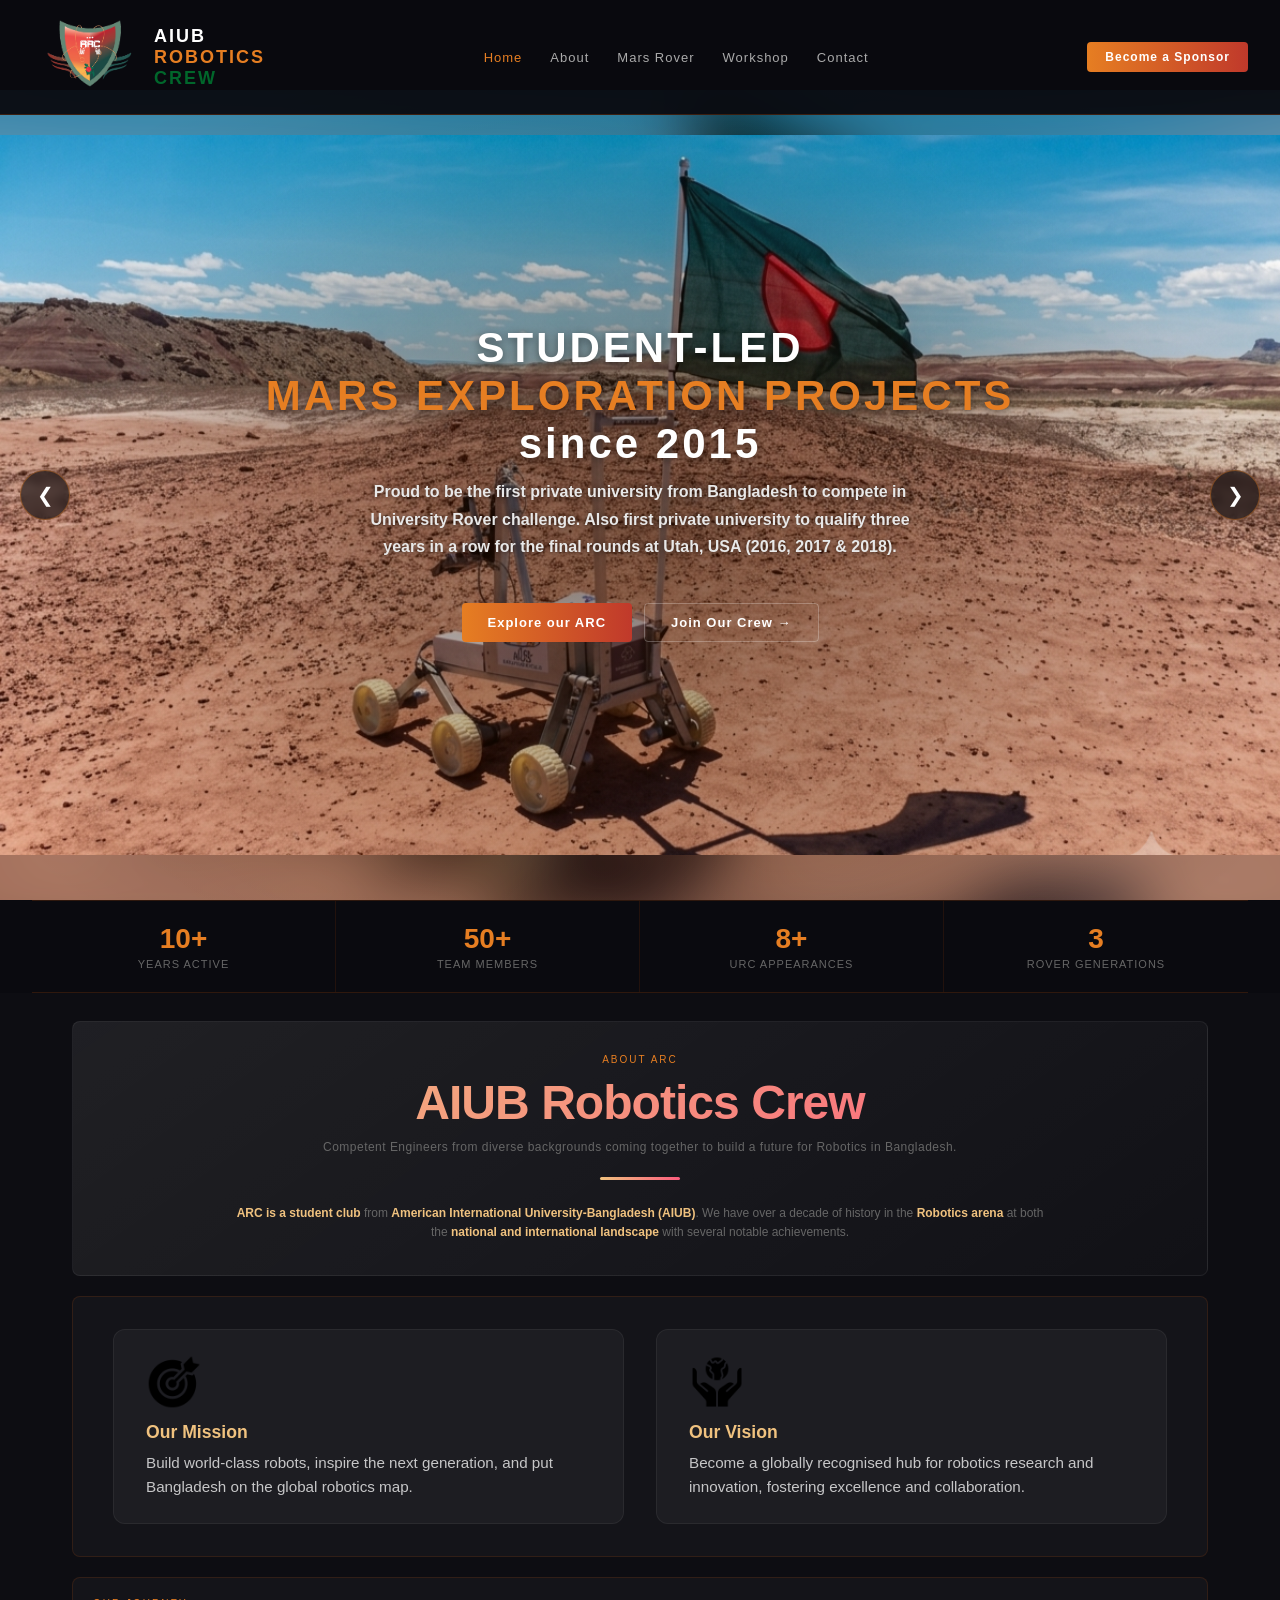
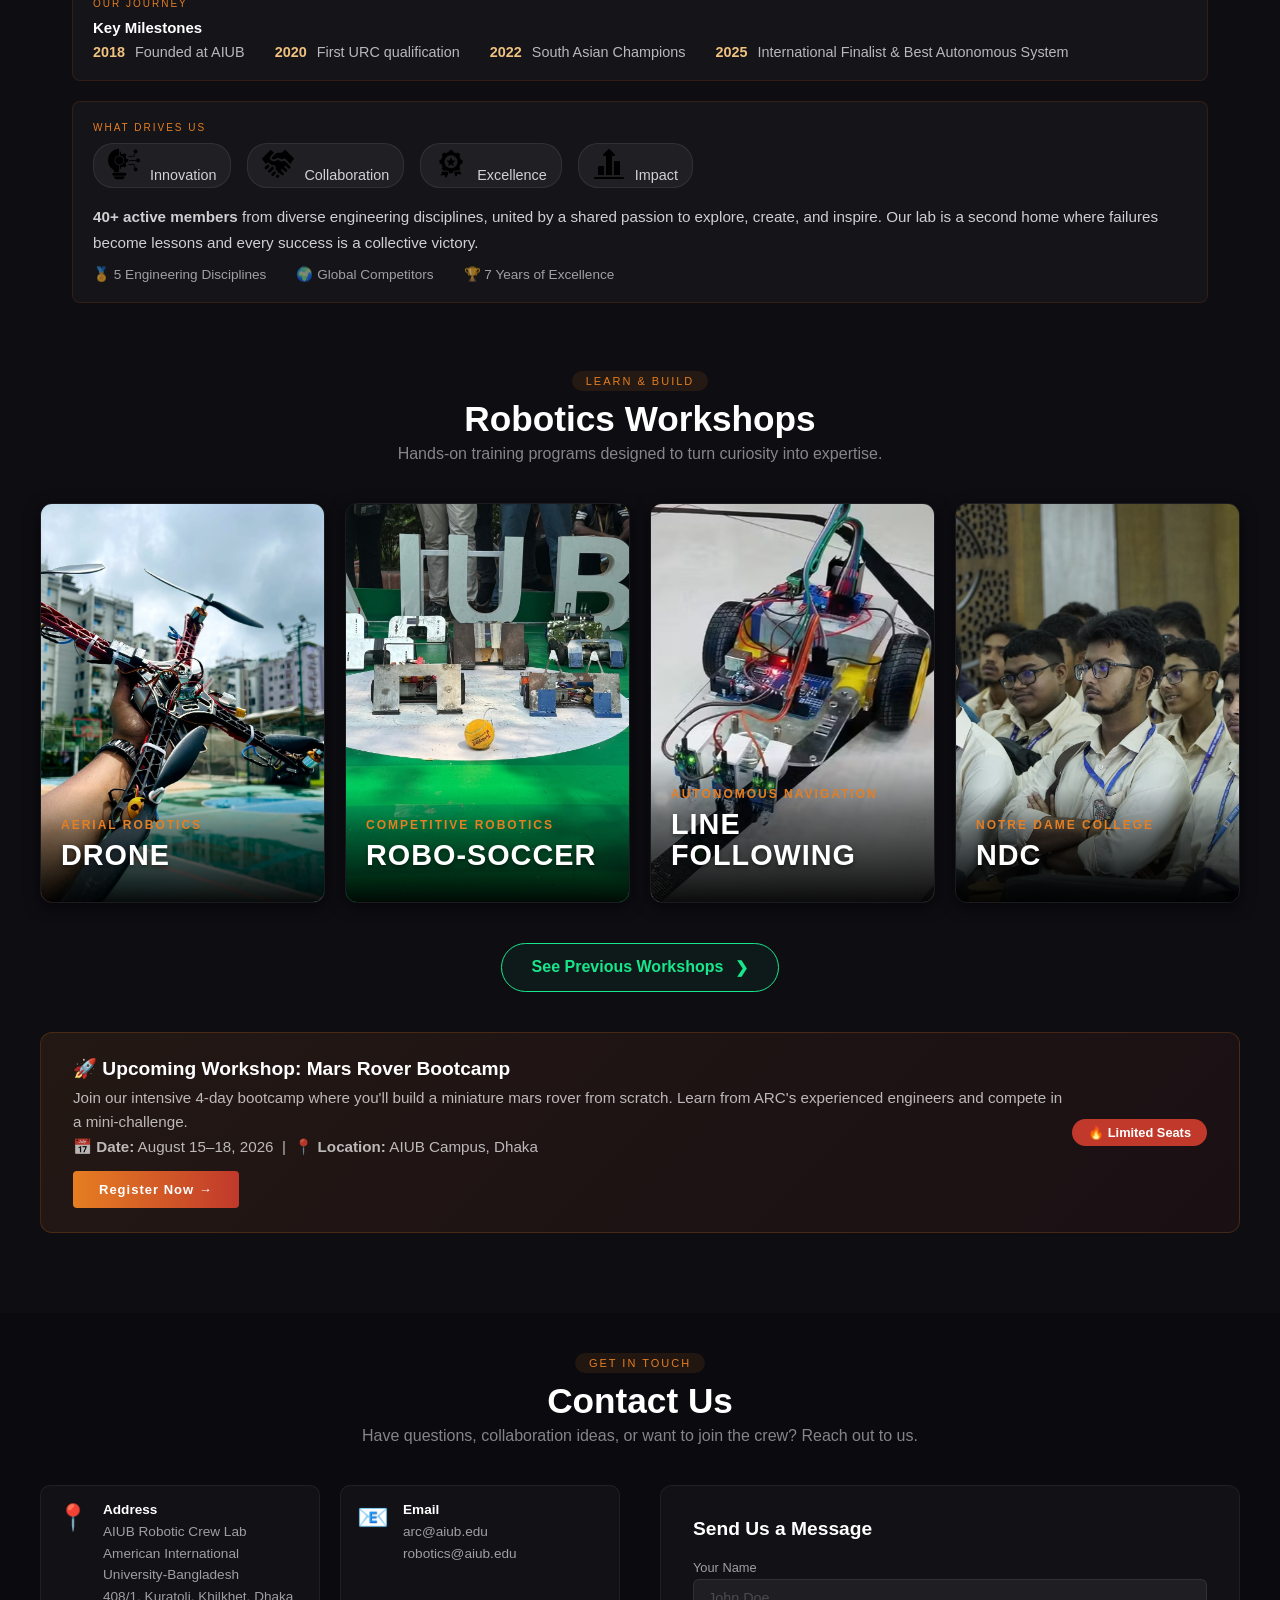
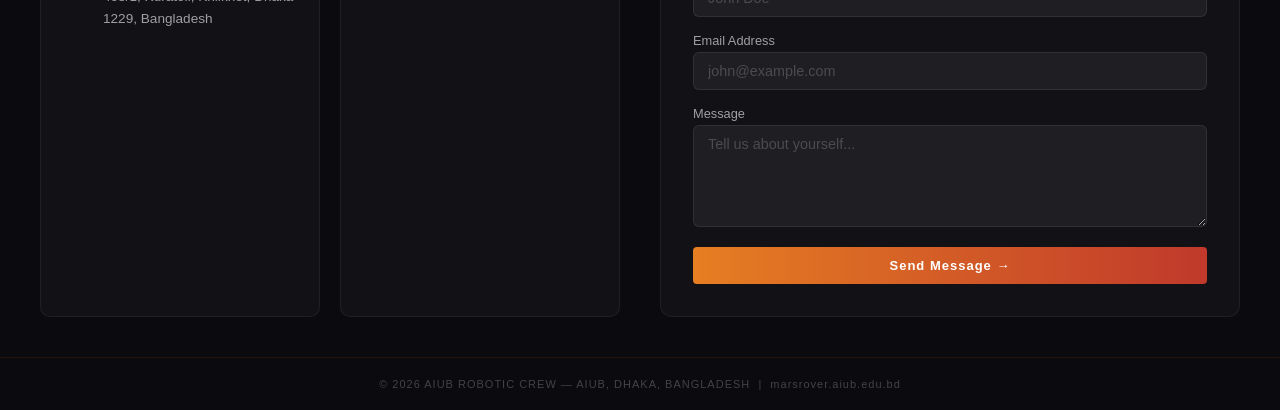
==== index.html @ 8dfa9e75 "Updated ARC mars team members" ====
<!DOCTYPE html>
<html lang="en">
<head>
    <meta charset="UTF-8" />
    <meta name="viewport" content="width=device-width, initial-scale=1.0" />
    <title>AIUB Robotic Crew — Mars Rover Team</title>
    <link rel="stylesheet" href="dark_space_theme1.css" />

    <!-- NEW: styles for the "Previous Workshops" link (you can move this into dark_space_theme1.css later) -->
    <style>
        .see-more-wrap {
            display: flex;
            justify-content: center;
            margin-top: 36px;
        }
        .see-more-btn {
            display: inline-flex;
            align-items: center;
            gap: 12px;
            padding: 14px 30px;
            border: 1.5px solid #19e68c;
            border-radius: 999px;
            color: #19e68c;
            font-size: 1rem;
            font-weight: 600;
            text-decoration: none;
            background: rgba(25, 230, 140, 0.06);
            transition: background .3s, color .3s, box-shadow .3s;
        }
        .see-more-btn .arrow {
            display: inline-block;
            transition: transform .3s;
        }
        .see-more-btn:hover,
        .see-more-btn:focus-visible {
            background: #19e68c;
            color: #04110b;
            box-shadow: 0 10px 30px rgba(25, 230, 140, 0.25);
        }
        .see-more-btn:hover .arrow,
        .see-more-btn:focus-visible .arrow {
            transform: translateX(6px);
        }
    </style>
</head>
<body>
    <div class="page">

        <!-- ===== NAVIGATION (fixed) ===== -->
        <nav>
            <div class="logo-area">
                <div class="logo-shield">
                    <img src="ARC_Logo.png" alt="ARC Logo" />
                </div>
                <div>
                    <div class="brand">AIUB <span><br>ROBOTICS</span><br><span class="green-text">CREW</span></div>
                </div>
            </div>
            <div class="nav-links">
                <a href="#home" class="active">Home</a>
                <a href="#about">About</a>
                <a href="mars-rover.html" id="marsRoverLink">Mars Rover</a>
                <a href="#workshop">Workshop</a>
                
                <a href="#contact">Contact</a>
            </div>
            <a href="sponsor.html" class="sponsor-btn" style="text-decoration: none;">Become a Sponsor</a>
        </nav>

        <!-- ===== HOME SECTION (HERO + STATS) ===== -->
        <section id="home">
            <!-- ===== HERO ===== -->
            <div class="hero">
                <div class="hero-image" id="heroSlideshow">
                    <!-- Slide 1 -->
                    <div class="slide" data-image="Gemini_Generated_Image_s8egqts8egqts8eg (1).png">
                        <div class="slide-blur" style="background-image: url('mars-bg.png');"></div>
                        <div class="slide-main" style="background-image: url('mars-bg.png');"></div>
                    </div>
                    <!-- Slide 2 -->
                    <div class="slide" data-image="IMG_9816 (1).JPG.jpeg">
                        <div class="slide-blur" style="background-image: url('IMG_9816\ \(1\).JPG.jpeg');"></div>
                        <div class="slide-main" style="background-image: url('IMG_9816\ \(1\).JPG.jpeg');"></div>
                    </div>
                    <!-- Slide 3 -->
                    <div class="slide" data-image="PXL_20250508_043159235 (1).jpg.jpeg">
                        <div class="slide-blur" style="background-image: url('PXL_20250508_043159235\ \(1\).jpg.jpeg');"></div>
                        <div class="slide-main" style="background-image: url('PXL_20250508_043159235\ \(1\).jpg.jpeg');"></div>
                    </div>
                    <!-- Slide 4 -->
                    <div class="slide" data-image="workshop.jpeg">
                        <div class="slide-blur" style="background-image: url('workshop.jpeg');"></div>
                        <div class="slide-main" style="background-image: url('workshop.jpeg');"></div>
                    </div>
                </div>
                <div class="hero-bg"></div>

                <!-- Navigation Arrows -->
                <button class="nav-arrow left-arrow" id="prevSlide" aria-label="Previous Slide">&#10094;</button>
                <button class="nav-arrow right-arrow" id="nextSlide" aria-label="Next Slide">&#10095;</button>

                <div class="hero-content">
                    <div class="text-slideshow" id="textSlideshow">
                        <div class="text-block slide-left active" id="textBlock1">
                            <h1>STUDENT-LED<br /><span>MARS EXPLORATION PROJECTS</span><br />since 2015</h1>
                            <p><b>Proud to be the first private university from Bangladesh to compete in University Rover challenge. Also first private university to qualify three years in a row for the final rounds at Utah, USA (2016, 2017 & 2018).</b></p>
                        </div>
                        <div class="text-block slide-bottom" id="textBlock2">
                            <h1>INNOVATIVE<br /><span>DESIGN &</span><br />THINKING</h1>
                            <p><b>Members are self motivated and are always looking for ways to channel their unique ideas and creations.</b></p>
                        </div>
                        <div class="text-block slide-left" id="textBlock3">
                            <h1>NEXT-GEN<br /><span>LEADERSHIP</span><br />IN ROBOTICS</h1>
                            <p><b>We shape our leadership skills through countless hours of volunteering in hosting workshops and events. ARC philosophy is to always give more than take. We believe in looking out for our community.</b></p>
                        </div>
                        <div class="text-block slide-bottom" id="textBlock4">
                            <h1>HANDS-ON ROBOTICS<br /><span>WORKSHOPS</span><br />FOR EVERYONE</h1>
                            <p><b>Learn robotics from diverse perspectives - hosted by skilled veteran members. To inspire from within...</b></p>
                        </div>
                    </div>

                    <div class="hero-btns">
                        <button class="btn-primary">Explore our ARC</button>
                        <button class="btn-outline">Join Our Crew →</button>
                    </div>
                </div>
            </div>

            <!-- ===== STATS ===== -->
            <div class="stats-bar">
                <div class="stat"><div class="stat-num">10+</div><div class="stat-label">Years Active</div></div>
                <div class="stat"><div class="stat-num">50+</div><div class="stat-label">Team Members</div></div>
                <div class="stat"><div class="stat-num">8+</div><div class="stat-label">URC Appearances</div></div>
                <div class="stat"><div class="stat-num">3</div><div class="stat-label">Rover Generations</div></div>
            </div>
        </section>

        <!-- ===== ABOUT SECTION ===== -->
        <section id="about" class="section-about">
            <div class="section-inner">
                <div class="card wide about-hero">
                    <div class="card-tag">About ARC</div>
                    <h1 class="about-title">AIUB Robotics Crew</h1>
                    <p class="about-subtitle">Competent Engineers from diverse backgrounds coming together to build a future for Robotics in Bangladesh. </p>
                    <div class="about-divider"></div>
                    <p class="about-intro">
                        <strong>ARC is a student club</strong> from <strong>American International University-Bangladesh (AIUB)</strong>. We have over a decade of history in the <strong> Robotics arena</strong> at both the <strong>national and international landscape</strong> with several notable achievements. 
                    </p>
                </div>

                <div class="card wide mission-vision">
                    <div class="mission-block">
                        <img src="target.png">
                        <h4>Our Mission</h4>
                        <p>Build world‑class robots, inspire the next generation, and put Bangladesh on the global robotics map.</p>
                    </div>
                    <div class="vision-block">
                        <img src="save-the-world.png">
                        <h4>Our Vision</h4>
                        <p>Become a globally recognised hub for robotics research and innovation, fostering excellence and collaboration.</p>
                    </div>
                </div>

                <div class="card wide">
                    <div class="card-tag">Our Journey</div>
                    <h3>Key Milestones</h3>
                    <div class="compact-timeline">
                        <div class="milestone"><span class="year">2018</span> Founded at AIUB</div>
                        <div class="milestone"><span class="year">2020</span> First URC qualification</div>
                        <div class="milestone"><span class="year">2022</span> South Asian Champions</div>
                        <div class="milestone"><span class="year">2025</span> International Finalist &amp; Best Autonomous System</div>
                    </div>
                </div>

                <div class="card wide">
                    <div class="card-tag">What Drives Us</div>
                    <div class="values-compact">
                        <div class="value-chip"><span><img src="innovation.png"></span> Innovation</div>
                        <div class="value-chip"><span><img src="partnership.png"></span> Collaboration</div>
                        <div class="value-chip"><span><img src="quality-management.png"></span> Excellence</div>
                        <div class="value-chip"><span><img src="graph.png"></span> Impact</div>
                    </div>
                    <div class="culture-blurb">
                        <p><strong>40+ active members</strong> from diverse engineering disciplines, united by a shared passion to explore, create, and inspire. Our lab is a second home where failures become lessons and every success is a collective victory.</p>
                        <div class="stats-mini">
                            <span>🏅 5 Engineering Disciplines</span>
                            <span>🌍 Global Competitors</span>
                            <span>🏆 7 Years of Excellence</span>
                        </div>
                    </div>
                </div>
            </div>
        </section>

        <!-- ===== WORKSHOP SECTION ===== -->
        <section id="workshop" class="section-workshop">
            <div class="section-inner">
                <div class="section-header">
                    <span class="section-tag">Learn & Build</span>
                    <h2>Robotics Workshops</h2>
                    <p class="section-sub">Hands-on training programs designed to turn curiosity into expertise.</p>
                </div>




                <!-- NEW: Workshop Showcase Grid -->
                <div class="workshop-showcase">
                    <!-- Card 1: Drone -->
                    <a href="droneWorkShop.html" class="showcase-card">
                        <img src="DroneWorkshop2.jpeg" alt="Drone Workshop"> <!-- Replace with your image -->
                        <div class="showcase-overlay">
                            <span class="showcase-sub">Aerial Robotics</span>
                            <h3 class="showcase-title">DRONE</h3>
                        </div>
                    </a>
                    
                    <!-- Card 2: Robo-Soccer -->
                    <a href="roboSoccer.html" class="showcase-card">
                        <img src="RoboSoccer1.jpeg" alt="Robo-Soccer Workshop"> <!-- Replace with your image -->
                        <div class="showcase-overlay">
                            <span class="showcase-sub">Competitive Robotics</span>
                            <h3 class="showcase-title">ROBO-SOCCER</h3>
                        </div>
                    </a>
                    
                    <!-- Card 3: Line Following -->
                    <a href="lineFollowing.html" class="showcase-card">
                        <img src="LFR1.png" alt="Line Following Workshop"> <!-- Replace with your image -->
                        <div class="showcase-overlay">
                            <span class="showcase-sub">Autonomous Navigation</span>
                            <h3 class="showcase-title">LINE FOLLOWING</h3>
                        </div>
                    </a>
                    
                    <!-- Card 4: NDC -->
                    <a href="ndc.html" class="showcase-card">
                        <img src="NDC!.jpeg" alt="NDC Workshop"> <!-- Replace with your image -->
                        <div class="showcase-overlay">
                            <span class="showcase-sub">Notre Dame College</span>
                            <h3 class="showcase-title">NDC</h3>
                        </div>
                    </a>
                </div>

                <!-- NEW: See Previous Workshops (opens in the same tab) -->
                <div class="see-more-wrap">
                    <a href="previous_workshop.html" class="see-more-btn">
                        See Previous Workshops <span class="arrow">&#10095;</span>
                    </a>
                </div>

                <div class="workshop-highlight" style="margin-top: 40px;">
                    <div class="highlight-text">
                        <h4>🚀 Upcoming Workshop: Mars Rover Bootcamp</h4>
                        <p>Join our intensive 4-day bootcamp where you'll build a miniature mars rover from scratch. Learn from ARC's experienced engineers and compete in a mini-challenge.</p>
                        <p><strong>📅 Date:</strong> August 15–18, 2026 &nbsp;|&nbsp; <strong>📍 Location:</strong> AIUB Campus, Dhaka</p>
                        <button class="btn-primary" style="margin-top:12px;">Register Now →</button>
                    </div>
                    <div class="highlight-badge">🔥 Limited Seats</div>
                </div>
            </div>
        </section>

        <!-- ===== RESEARCH SECTION =====
        <section id="research" class="section-research">
            <div class="section-inner">
                <div class="section-header">
                    <span class="section-tag">Innovation Lab</span>
                    <h2>Research & Development</h2>
                    <p class="section-sub">Pushing the boundaries of robotics through cutting-edge research and collaboration.</p>
                </div>

                <div class="research-areas">
                    <div class="research-area">
                        <div class="area-icon">🤖</div>
                        <h4>Autonomous Navigation</h4>
                        <p>Developing robust SLAM algorithms, obstacle detection, and path planning for unstructured terrain.</p>
                        <span class="research-tag">Active</span>
                    </div>
                    <div class="research-area">
                        <div class="area-icon">🧬</div>
                        <h4>AI-Driven Science</h4>
                        <p>Using machine learning to analyze geological samples, detect biosignatures, and classify terrain features.</p>
                        <span class="research-tag">Active</span>
                    </div>
                    <div class="research-area">
                        <div class="area-icon">🛠️</div>
                        <h4>Robotic Manipulation</h4>
                        <p>Researching dexterous manipulation, force control, and adaptive gripping for robotic arms.</p>
                        <span class="research-tag">Ongoing</span>
                    </div>
                    <div class="research-area">
                        <div class="area-icon">📶</div>
                        <h4>Communication Systems</h4>
                        <p>Exploring reliable, low-latency communication protocols for remote rover operations.</p>
                        <span class="research-tag">Ongoing</span>
                    </div>
                </div>

                <div class="publications">
                    <h4>Selected Publications</h4>
                    <div class="pub-list">
                        <div class="pub-item">
                            <span class="pub-year">2025</span>
                            <div>
                                <strong>Adaptive Path Planning for Mars Rovers Using Deep Reinforcement Learning</strong>
                                <p>ARC Robotics Journal, Vol. 12, pp. 45–62</p>
                            </div>
                        </div>
                        <div class="pub-item">
                            <span class="pub-year">2024</span>
                            <div>
                                <strong>Vision-Based Terrain Classification for Autonomous Rover Navigation</strong>
                                <p>International Conference on Robotics and Automation (ICRA)</p>
                            </div>
                        </div>
                    </div>
                </div>

                <div class="research-partners">
                    <h4>Research Collaborations</h4>
                    <div class="partner-grid">
                        <span class="partner">🇧🇩 AIUB</span>
                        <span class="partner">🇺🇸 NASA Mars Rover Team</span>
                        <span class="partner">🇩🇪 DLR Robotics</span>
                        <span class="partner">🇯🇵 JAXA</span>
                    </div>
                </div>
            </div>
        </section> -->

        <!-- ===== CONTACT SECTION ===== -->
        <section id="contact" class="section-contact">
            <div class="section-inner">
                <div class="section-header">
                    <span class="section-tag">Get in Touch</span>
                    <h2>Contact Us</h2>
                    <p class="section-sub">Have questions, collaboration ideas, or want to join the crew? Reach out to us.</p>
                </div>

                <div class="contact-grid">
                    <div class="contact-info">
                        <div class="contact-card">
                            <div class="contact-icon">📍</div>
                            <div>
                                <h4>Address</h4>
                                <p>AIUB Robotic Crew Lab<br />American International University-Bangladesh<br />408/1, Kuratoli, Khilkhet, Dhaka 1229, Bangladesh</p>
                            </div>
                        </div>
                        <div class="contact-card">
                            <div class="contact-icon">📧</div>
                            <div>
                                <h4>Email</h4>
                                <p><a href="mailto:arc@aiub.edu">arc@aiub.edu</a></p>
                                <p><a href="mailto:robotics@aiub.edu">robotics@aiub.edu</a></p>
                            </div>
                        </div>
                    </div>

                    <div class="contact-form">
                        <h4>Send Us a Message</h4>
                        <form id="contactForm">
                            <div class="form-group">
                                <label for="name">Your Name</label>
                                <input type="text" id="name" placeholder="John Doe" required />
                            </div>
                            <div class="form-group">
                                <label for="email">Email Address</label>
                                <input type="email" id="email" placeholder="john@example.com" required />
                            </div>
                            <div class="form-group">
                                <label for="message">Message</label>
                                <textarea id="message" rows="5" placeholder="Tell us about yourself..." required></textarea>
                            </div>
                            <button type="submit" class="btn-primary" style="width:100%;">Send Message →</button>
                        </form>
                    </div>
                </div>
            </div>
        </section>

        <!-- ===== FOOTER ===== -->
        <footer>
            © 2026 AIUB ROBOTIC CREW — AIUB, DHAKA, BANGLADESH &nbsp;|&nbsp; marsrover.aiub.edu.bd
        </footer>

    </div>

    <script src="script.js"></script>
</body>
</html>
---- dark_space_theme1.css ----
* {
    box-sizing: border-box;
    margin: 0;
    padding: 0;
    font-family: 'Segoe UI', sans-serif;
}

html {
    scroll-behavior: smooth;
}

.page {
    background: #0a0a0f;
    color: #fff;
    min-height: 100vh;
    padding: 90px 0 0 0;
}

/* ---- NAVIGATION (fixed) ---- */
nav {
    position: fixed;
    top: 0;
    left: 0;
    width: 100%;
    z-index: 1000;
    display: flex;
    align-items: center;
    justify-content: space-between;
    padding: 2px 32px;
    border-bottom: 1px solid rgba(255, 100, 0, 0.2);
    background: rgba(10, 10, 15, 0.95);
}

.logo-area {
    display: flex;
    align-items: center;
    gap: 12px;
}

.logo-shield {
    width: 110px;
    height: 110px;
    display: flex;
    align-items: center;
    justify-content: center;
    flex-shrink: 0;
}

.logo-shield img {
    width: 100%;
    height: 100%;
    object-fit: contain;
    display: block;
}

.brand {
    font-size: 18px;
    font-weight: 700;
    color: #fff;
    letter-spacing: 2px;
}

.brand span { color: #e67e22; }
.brand .green-text { color: #01662b; }

.nav-links { display: flex; gap: 28px; }

.nav-links a {
    color: #aaa;
    font-size: 13px;
    text-decoration: none;
    letter-spacing: 1px;
    transition: color .2s;
    cursor: pointer;
}

.nav-links a:hover, .nav-links a.active { color: #e67e22; }

.sponsor-btn {
    background: linear-gradient(90deg, #e67e22, #c0392b);
    color: #fff;
    border: none;
    padding: 8px 18px;
    border-radius: 4px;
    font-size: 12px;
    font-weight: 600;
    cursor: pointer;
    letter-spacing: 1px;
}

/* ---- HERO ---- */
.hero {
    position: relative;
    padding: 0;
    text-align: center;
    overflow: hidden;
    min-height: calc(100vh - 90px);
    display: flex;
    align-items: center;
}

.hero-image {
    position: absolute;
    inset: 0;
    z-index: 0;
    overflow: hidden;
    pointer-events: none;
}

.slide {
    position: absolute;
    inset: 0;
    opacity: 0;
    transition: opacity 2s ease-in-out;
    pointer-events: none;
}

.slide.active { opacity: 1; }

.slide-blur {
    position: absolute;
    inset: -20px;
    background-size: cover;
    background-position: center;
    background-repeat: no-repeat;
    filter: blur(30px);
    transform: scale(1.1);
    opacity: 0.8;
}

.slide-main {
    position: absolute;
    inset: 0;
    background-size: contain;
    background-position: center;
    background-repeat: no-repeat;
    z-index: 1;
}

.hero-bg {
    position: absolute;
    inset: 0;
    z-index: 1;
    background:
        radial-gradient(ellipse at 50% 55%, rgba(0, 0, 0, 0.42) 0%, rgba(0, 0, 0, 0.22) 40%, rgba(0, 0, 0, 0.08) 65%, transparent 85%),
        radial-gradient(ellipse at 50% 60%, rgba(200, 80, 0, 0.15) 0%, transparent 70%);
    pointer-events: none;
}

.hero-content {
    position: relative;
    z-index: 2;
    padding: 5px 32px 30px;
    text-align: center;
    width: 100%;
}

.text-slideshow {
    position: relative;
    min-height: 280px;
    max-width: 800px;
    margin: 0 auto;
}

.text-block {
    position: absolute;
    top: 0;
    left: 0;
    width: 100%;
    opacity: 0;
    pointer-events: none;
    transition: opacity 0.6s ease;
}

.text-block.active { opacity: 1; pointer-events: auto; }

.text-block.slide-left { transform: translateX(-60px); transition: transform 1.1s cubic-bezier(0.25, 0.46, 0.45, 0.94), opacity 0.5s ease; }
.text-block.slide-left.active { transform: translateX(0); }
.text-block.slide-left h1 { transform: translateX(-50px); transition: transform 1.1s cubic-bezier(0.25, 0.46, 0.45, 0.94) 0s, opacity 0.5s ease 0s; opacity: 0; }
.text-block.slide-left.active h1 { transform: translateX(0); opacity: 1; }
.text-block.slide-left p { transform: translateX(-50px); transition: transform 1.1s cubic-bezier(0.25, 0.46, 0.45, 0.94) 0.35s, opacity 0.5s ease 0.35s; opacity: 0; }
.text-block.slide-left.active p { transform: translateX(0); opacity: 1; }

.text-block.slide-bottom { transform: translateY(60px); transition: transform 1.1s cubic-bezier(0.25, 0.46, 0.45, 0.94), opacity 0.5s ease; }
.text-block.slide-bottom.active { transform: translateY(0); }
.text-block.slide-bottom h1 { transform: translateY(50px); transition: transform 1.1s cubic-bezier(0.25, 0.46, 0.45, 0.94) 0s, opacity 0.5s ease 0s; opacity: 0; }
.text-block.slide-bottom.active h1 { transform: translateY(0); opacity: 1; }
.text-block.slide-bottom p { transform: translateY(50px); transition: transform 1.1s cubic-bezier(0.25, 0.46, 0.45, 0.94) 0.35s, opacity 0.5s ease 0.35s; opacity: 0; }
.text-block.slide-bottom.active p { transform: translateY(0); opacity: 1; }

.text-block h1 {
    font-size: 42px;
    font-weight: 800;
    letter-spacing: 3px;
    line-height: 1.15;
    margin-bottom: 10px;
    text-shadow: 0 2px 8px rgba(0, 0, 0, 0.45);
}

.text-block h1 span { color: #e67e22; }

.text-block p {
    color: #e8e8e8;
    font-size: 16px;
    max-width: 560px;
    margin: 0 auto;
    line-height: 1.7;
    font-weight: 500;
    text-shadow: 0 1px 5px rgba(0, 0, 0, 0.5);
}

.hero-btns { display: flex; justify-content: center; gap: 12px; margin-top: 20px; }

.btn-primary {
    background: linear-gradient(90deg, #e67e22, #c0392b);
    color: #fff;
    border: none;
    padding: 11px 26px;
    border-radius: 4px;
    font-size: 13px;
    font-weight: 600;
    cursor: pointer;
    letter-spacing: 1px;
    transition: transform 0.2s ease, opacity 0.2s ease;
}

.btn-primary:hover { transform: scale(1.03); opacity: 0.9; }

.btn-outline {
    background: transparent;
    color: #fff;
    border: 1px solid rgba(255, 255, 255, 0.25);
    padding: 11px 26px;
    border-radius: 4px;
    font-size: 13px;
    font-weight: bolder;
    cursor: pointer;
    letter-spacing: 1px;
    transition: background 0.3s ease, border-color 0.3s ease, transform 0.2s ease;
}

.btn-outline:hover { background-color: #0d7a03; border-color: #0d7a03; color: #fff; transform: scale(1.03); }

/* ---- STATS ---- */
.stats-bar {
    display: grid;
    grid-template-columns: repeat(4, 1fr);
    gap: 0;
    border-top: 1px solid rgba(255, 100, 0, 0.15);
    border-bottom: 1px solid rgba(255, 100, 0, 0.15);
    margin: 0 32px;
}

.stat { padding: 22px 16px; text-align: center; border-right: 1px solid rgba(255, 100, 0, 0.1); }
.stat:last-child { border-right: none; }
.stat-num { font-size: 28px; font-weight: 800; color: #e67e22; }
.stat-label { font-size: 11px; color: #666; margin-top: 3px; letter-spacing: 1px; text-transform: uppercase; }

/* ---- ABOUT SECTION ---- */
.section-about { width: 100%; max-width: 100%; background: rgba(255, 255, 255, 0.01); }
.section-about .card { width: 100%; grid-column: 1 / -1; }
.section-about .section-inner { display: grid; grid-template-columns: 1fr; gap: 20px; padding: 28px 32px; width: 100%; }
.section-about .card.wide { grid-column: span 2; }

.card {
    background: rgba(255, 255, 255, 0.03);
    border: 1px solid rgba(255, 100, 0, 0.12);
    border-radius: 8px;
    padding: 20px;
    transition: border-color .2s;
}

.card:hover { border-color: rgba(230, 126, 34, 0.4); }
.card-tag { font-size: 10px; color: #e67e22; letter-spacing: 2px; text-transform: uppercase; margin-bottom: 10px; }
.card h3 { font-size: 15px; font-weight: 600; margin-bottom: 8px; color: #fff; }
.card p { font-size: 12px; color: #666; line-height: 1.6; }
.card.wide { grid-column: span 2; }

.about-hero {
    text-align: center;
    padding: 2rem 2.5rem;
    background: linear-gradient(145deg, rgba(255, 255, 255, 0.08) 0%, rgba(255, 255, 255, 0.02) 100%);
    border: 1px solid rgba(255, 255, 255, 0.06);
}

.about-title {
    font-size: 3rem;
    font-weight: 700;
    letter-spacing: -0.02em;
    background: linear-gradient(135deg, #f0c27f, #fc5c7d);
    -webkit-background-clip: text;
    -webkit-text-fill-color: transparent;
    background-clip: text;
    margin: 0.25rem 0 0.5rem;
}

.about-subtitle { font-size: 1.15rem; color: rgba(255, 255, 255, 0.7); font-weight: 300; letter-spacing: 0.04em; margin-bottom: 1.25rem; }
.about-divider { width: 80px; height: 3px; background: linear-gradient(90deg, #f0c27f, #fc5c7d); border-radius: 4px; margin: 0 auto 1.5rem; }
.about-intro { font-size: 1.05rem; line-height: 1.8; color: rgba(255, 255, 255, 0.85); max-width: 820px; margin: 0 auto; }
.about-intro strong { color: #f0c27f; font-weight: 600; }

.mission-vision { display: grid; grid-template-columns: 1fr 1fr; gap: 2rem; padding: 2rem 2.5rem; }
.mission-block, .vision-block { padding: 1.5rem 2rem; border-radius: 12px; background: rgba(255, 255, 255, 0.04); border: 1px solid rgba(255, 255, 255, 0.06); transition: border-color 0.3s; }
.mission-block:hover, .vision-block:hover { border-color: rgba(240, 194, 127, 0.3); }
.mission-block h4, .vision-block h4 { font-size: 1.1rem; color: #f0c27f; margin-bottom: 0.5rem; font-weight: 600; }
.mission-block img, .vision-block img { width: 56px; height: 56px; object-fit: contain; display: block; margin-bottom: 0.75rem; }
.mission-block p, .vision-block p { color: rgba(255, 255, 255, 0.75); line-height: 1.6; font-size: 0.95rem; margin: 0; }

.compact-timeline { display: flex; flex-wrap: wrap; gap: 12px 30px; margin-top: 8px; }
.milestone { font-size: 0.9rem; color: rgba(255,255,255,0.7); }
.milestone .year { font-weight: 700; color: #f0c27f; margin-right: 6px; }

.values-compact { display: flex; flex-wrap: wrap; gap: 8px 16px; margin: 8px 0 16px 0; }
.value-chip { font-size: 0.9rem; color: rgba(255,255,255,0.8); background: rgba(255,255,255,0.05); padding: 4px 14px; border-radius: 20px; border: 1px solid rgba(255,255,255,0.08); }
.value-chip span { margin-right: 6px; }
.culture-blurb p { font-size: 0.95rem; color: rgba(255,255,255,0.8); line-height: 1.7; }
.stats-mini { display: flex; flex-wrap: wrap; gap: 16px 30px; margin-top: 10px; font-size: 0.85rem; color: rgba(255,255,255,0.6); }

/* ---- WORKSHOP SECTION ---- */
.section-workshop { padding: 40px 32px; background: rgba(255, 255, 255, 0.01); }
.section-inner { max-width: 1200px; margin: 0 auto; }
.section-header { text-align: center; margin-bottom: 40px; }
.section-tag { display: inline-block; font-size: 11px; color: #e67e22; letter-spacing: 2px; text-transform: uppercase; background: rgba(230, 126, 34, 0.1); padding: 4px 14px; border-radius: 20px; margin-bottom: 8px; }
.section-header h2 { font-size: 2.2rem; font-weight: 700; color: #fff; }
.section-sub { font-size: 1rem; color: rgba(255, 255, 255, 0.5); margin-top: 6px; }

/* NEW: Workshop Showcase Grid (Replaces old workshop-grid) */
.workshop-showcase {
    display: grid;
    grid-template-columns: repeat(4, 1fr);
    gap: 20px;
    margin-bottom: 40px;
}

.showcase-card {
    position: relative;
    height: 400px;
    border-radius: 12px;
    overflow: hidden;
    text-decoration: none;
    display: block;
    box-shadow: 0 4px 15px rgba(0,0,0,0.5);
    border: 1px solid rgba(255, 255, 255, 0.06);
    transition: transform 0.3s ease, border-color 0.3s ease;
}

.showcase-card:hover {
    transform: translateY(-5px);
    border-color: rgba(230, 126, 34, 0.5);
}

.showcase-card img {
    width: 100%;
    height: 100%;
    object-fit: cover;
    transition: transform 0.6s ease;
}

.showcase-overlay {
    position: absolute;
    bottom: 0;
    left: 0;
    width: 100%;
    padding: 30px 20px;
    background: linear-gradient(to top, rgba(0,0,0,0.95) 0%, rgba(0,0,0,0.5) 60%, transparent 100%);
    transition: background 0.4s ease;
    text-align: left;
}

.showcase-sub {
    display: block;
    font-size: 0.75rem;
    color: #e67e22;
    letter-spacing: 2px;
    text-transform: uppercase;
    margin-bottom: 8px;
    font-weight: 600;
}

.showcase-title {
    font-size: 1.8rem;
    font-weight: 800;
    color: #fff;
    letter-spacing: 1px;
    margin: 0;
    line-height: 1.1;
    text-shadow: 0 2px 4px rgba(0,0,0,0.5);
}

/* Hover Effects */
.showcase-card:hover img {
    transform: scale(1.1);
}

.showcase-card:hover .showcase-overlay {
    background: linear-gradient(to top, rgba(230, 126, 34, 0.9) 0%, rgba(0,0,0,0.6) 60%, transparent 100%);
}

.workshop-highlight {
    display: flex;
    justify-content: space-between;
    align-items: center;
    background: linear-gradient(135deg, rgba(230, 126, 34, 0.1), rgba(192, 57, 43, 0.08));
    border: 1px solid rgba(230, 126, 34, 0.2);
    border-radius: 12px;
    padding: 24px 32px;
    margin-bottom: 40px;
}

.highlight-text h4 { font-size: 1.2rem; color: #fff; margin-bottom: 6px; }
.highlight-text p { color: rgba(255, 255, 255, 0.7); font-size: 0.95rem; line-height: 1.6; }
.highlight-badge { background: #c0392b; color: #fff; padding: 6px 16px; border-radius: 20px; font-size: 0.8rem; font-weight: 600; white-space: nowrap; }

/* ---- RESEARCH SECTION ---- */
.section-research { padding: 40px 32px; background: rgba(255, 255, 255, 0.015); }
.research-areas { display: grid; grid-template-columns: repeat(4, 1fr); gap: 20px; margin-bottom: 40px; }
.research-area { background: rgba(255, 255, 255, 0.04); border: 1px solid rgba(255, 255, 255, 0.06); border-radius: 12px; padding: 24px 20px; transition: border-color 0.3s; position: relative; }
.research-area:hover { border-color: rgba(230, 126, 34, 0.3); }
.area-icon { font-size: 2rem; margin-bottom: 10px; display: block; }
.research-area h4 { font-size: 1rem; font-weight: 600; color: #fff; margin-bottom: 6px; }
.research-area p { font-size: 0.85rem; color: rgba(255, 255, 255, 0.6); line-height: 1.6; margin-bottom: 12px; }
.research-tag { display: inline-block; font-size: 0.7rem; font-weight: 600; color: #e67e22; background: rgba(230, 126, 34, 0.12); padding: 2px 12px; border-radius: 12px; letter-spacing: 0.5px; }

.publications { margin-bottom: 40px; }
.publications h4 { font-size: 1.1rem; color: #fff; margin-bottom: 16px; }
.pub-list { display: grid; grid-template-columns: 1fr 1fr; gap: 16px 30px; }
.pub-item { display: flex; gap: 14px; padding: 10px 0; border-bottom: 1px solid rgba(255, 255, 255, 0.04); }
.pub-year { font-weight: 700; color: #e67e22; font-size: 0.9rem; flex-shrink: 0; min-width: 50px; }
.pub-item strong { color: #fff; font-size: 0.9rem; }
.pub-item p { font-size: 0.8rem; color: rgba(255, 255, 255, 0.5); margin-top: 2px; }

.research-partners h4 { font-size: 1.1rem; color: #fff; margin-bottom: 12px; }
.partner-grid { display: flex; flex-wrap: wrap; gap: 12px; }
.partner { background: rgba(255, 255, 255, 0.05); border: 1px solid rgba(255, 255, 255, 0.08); padding: 6px 18px; border-radius: 20px; font-size: 0.85rem; color: rgba(255, 255, 255, 0.7); }

/* ---- CONTACT SECTION ---- */
.section-contact { padding: 40px 32px; }
.contact-grid { display: grid; grid-template-columns: 1fr 1fr; gap: 40px; }
.contact-info { display: grid; grid-template-columns: 1fr 1fr; gap: 20px; }
.contact-card { display: flex; gap: 14px; padding: 16px; background: rgba(255, 255, 255, 0.03); border: 1px solid rgba(255, 255, 255, 0.06); border-radius: 10px; transition: border-color 0.3s; }
.contact-card:hover { border-color: rgba(230, 126, 34, 0.2); }
.contact-icon { font-size: 1.6rem; flex-shrink: 0; }
.contact-card h4 { font-size: 0.85rem; font-weight: 600; color: #fff; margin-bottom: 4px; }
.contact-card p, .contact-card a { font-size: 0.85rem; color: rgba(255, 255, 255, 0.6); line-height: 1.6; text-decoration: none; }
.contact-card a:hover { color: #e67e22; }
.social-links { display: flex; flex-wrap: wrap; gap: 8px; margin-top: 4px; }
.social-link { font-size: 0.8rem; color: rgba(255, 255, 255, 0.5); text-decoration: none; padding: 2px 10px; background: rgba(255, 255, 255, 0.04); border-radius: 12px; transition: color 0.2s, background 0.2s; }
.social-link:hover { color: #e67e22; background: rgba(230, 126, 34, 0.1); }

.contact-form { background: rgba(255, 255, 255, 0.03); border: 1px solid rgba(255, 255, 255, 0.06); border-radius: 12px; padding: 32px; }
.contact-form h4 { font-size: 1.2rem; color: #fff; margin-bottom: 20px; }
.form-group { margin-bottom: 16px; }
.form-group label { display: block; font-size: 0.8rem; color: rgba(255, 255, 255, 0.6); margin-bottom: 4px; }
.form-group input, .form-group textarea { width: 100%; padding: 10px 14px; background: rgba(255, 255, 255, 0.06); border: 1px solid rgba(255, 255, 255, 0.08); border-radius: 6px; color: #fff; font-size: 0.9rem; transition: border-color 0.3s; }
.form-group input:focus, .form-group textarea:focus { outline: none; border-color: #e67e22; }
.form-group input::placeholder, .form-group textarea::placeholder { color: rgba(255, 255, 255, 0.2); }

/* ---- FOOTER ---- */
footer { text-align: center; padding: 20px; border-top: 1px solid rgba(255, 100, 0, 0.1); font-size: 11px; color: #444; letter-spacing: 1px; }

/* ---- RESPONSIVE ---- */
@media (max-width: 1024px) {
    .workshop-showcase { grid-template-columns: repeat(2, 1fr); }
    .research-areas { grid-template-columns: repeat(2, 1fr); }
    .pub-list { grid-template-columns: 1fr; }
}

@media (max-width: 820px) {
    .mission-vision { grid-template-columns: 1fr; gap: 1.25rem; padding: 1.5rem; }
    .section-about .section-inner { grid-template-columns: 1fr; padding: 16px; }
    .section-about .card.wide { grid-column: span 1; }
    .about-title { font-size: 2.2rem; }
    .contact-grid { grid-template-columns: 1fr; }
    .contact-info { grid-template-columns: 1fr 1fr; }
    .research-areas { grid-template-columns: 1fr 1fr; }
}

@media (max-width: 600px) {
    .about-title { font-size: 1.7rem; }
    .about-subtitle { font-size: 0.95rem; }
    .about-intro { font-size: 0.92rem; }
    .mission-block, .vision-block { padding: 1rem 1.25rem; }
    .about-hero { padding: 1.5rem; }
    .mission-vision { padding: 1.25rem; }
    .workshop-showcase { grid-template-columns: 1fr; }
    .research-areas { grid-template-columns: 1fr; }
    .workshop-highlight { flex-direction: column; text-align: center; gap: 12px; }
    .contact-info { grid-template-columns: 1fr; }
    .text-block h1 { font-size: 28px; }
    .text-block p { font-size: 14px; }
    .text-slideshow { min-height: 220px; }
    .stats-bar { grid-template-columns: repeat(2, 1fr); margin: 0 16px; }
    .stat { border-right: none; border-bottom: 1px solid rgba(255, 100, 0, 0.1); }
    nav { flex-wrap: wrap; gap: 8px; }
    .nav-links { gap: 12px; flex-wrap: wrap; justify-content: center; }
    .logo-shield { width: 70px; height: 70px; }
    .brand { font-size: 14px; }
    .page { padding-top: 120px; }
}

/* =========================================================
   SLIDESHOW NAVIGATION ARROWS
   ========================================================= */
.nav-arrow {
    position: absolute;
    top: 50%;
    transform: translateY(-50%);
    width: 50px;
    height: 50px;
    background: rgba(10, 10, 15, 0.6);
    color: #fff;
    border: 1px solid rgba(230, 126, 34, 0.4);
    border-radius: 50%;
    cursor: pointer;
    z-index: 10;
    font-size: 20px;
    display: flex;
    align-items: center;
    justify-content: center;
    transition: all 0.3s ease;
    backdrop-filter: blur(4px);
}

.nav-arrow:hover { background: #e67e22; border-color: #e67e22; transform: translateY(-50%) scale(1.1); }
.left-arrow { left: 20px; }
.right-arrow { right: 20px; }

@media (max-width: 768px) {
    .nav-arrow { width: 40px; height: 40px; font-size: 16px; }
    .left-arrow { left: 10px; }
    .right-arrow { right: 10px; }
}
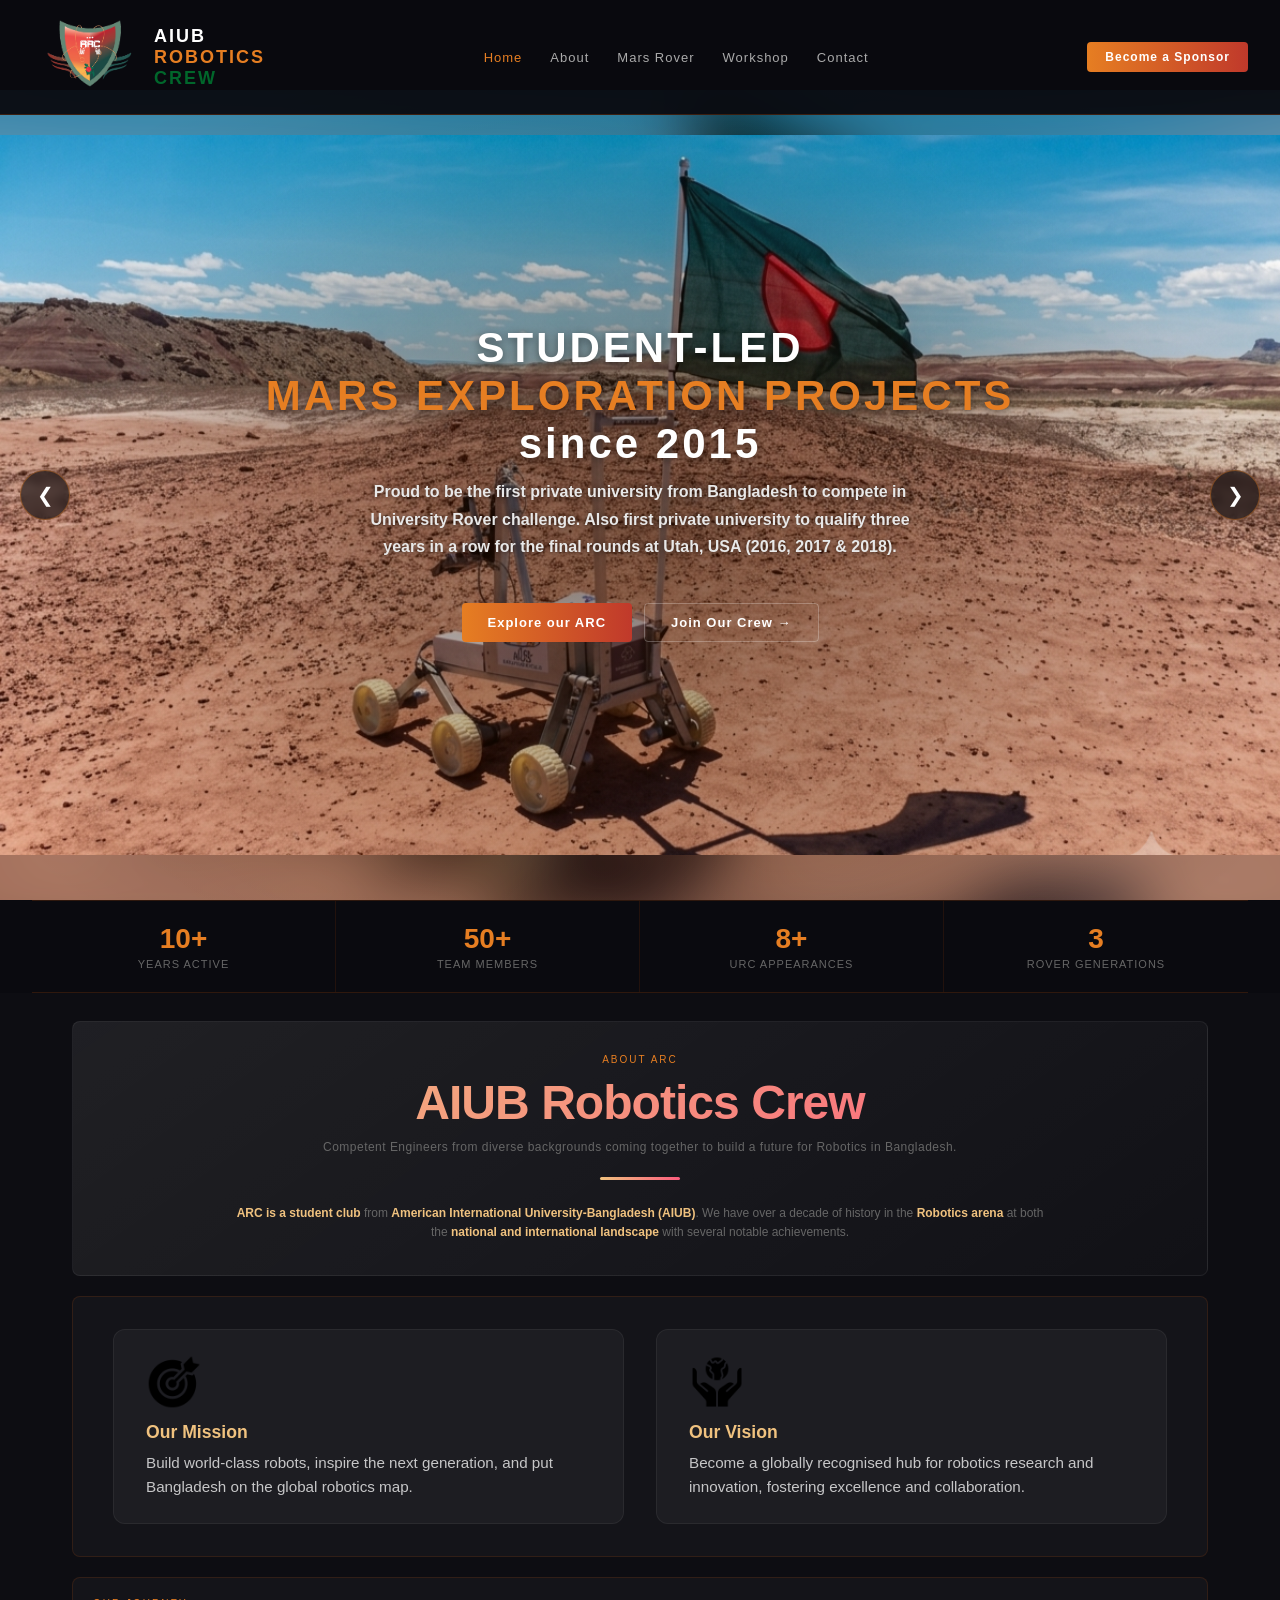
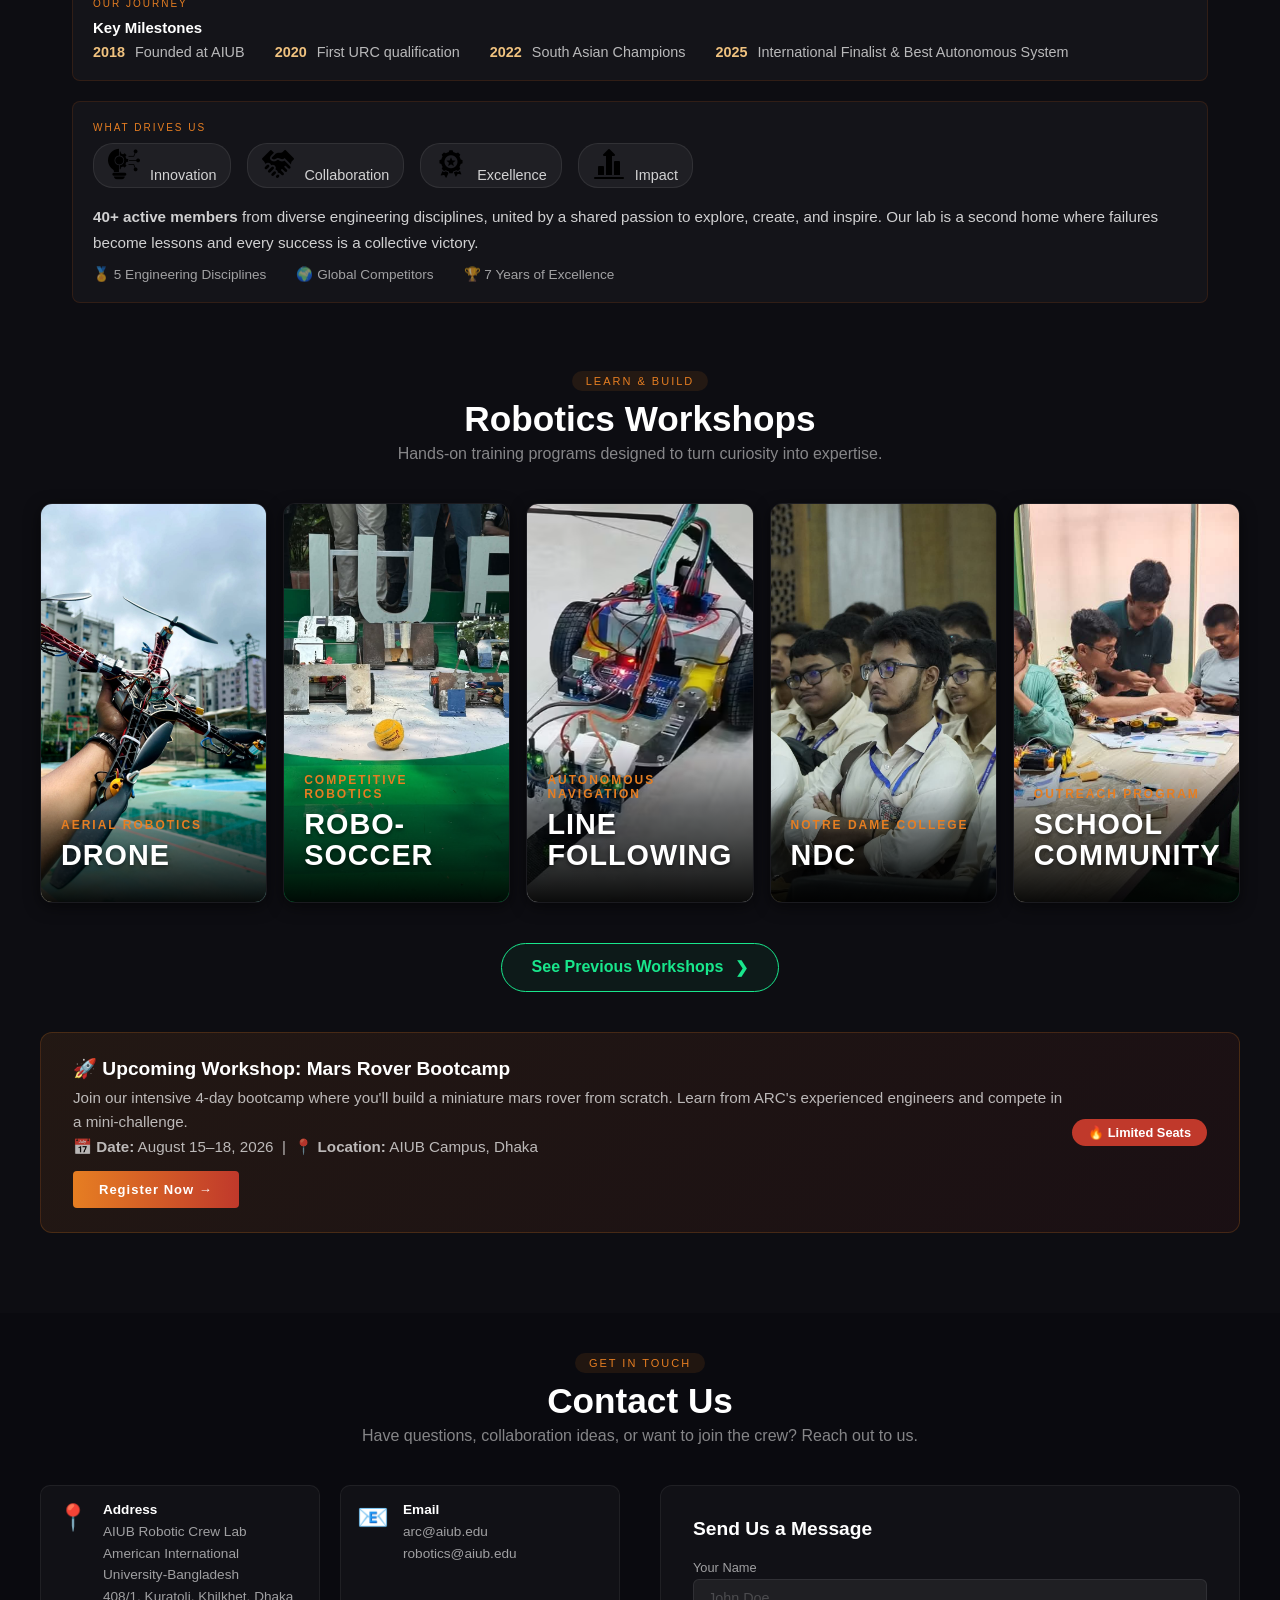
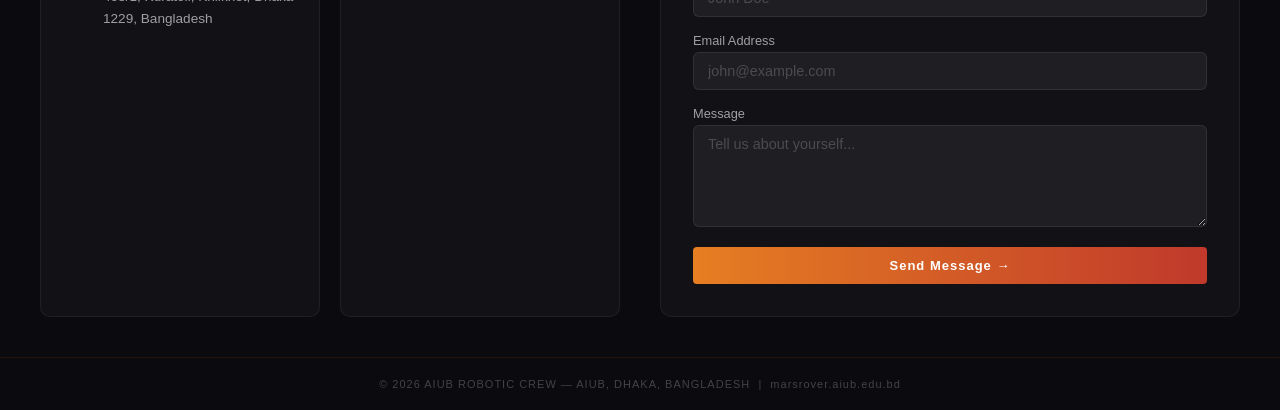
==== commit 3b31ae71: "Nerd Community added" ====
--- a/index.html
+++ b/index.html
@@ -6,7 +6,7 @@
     <title>AIUB Robotic Crew — Mars Rover Team</title>
     <link rel="stylesheet" href="dark_space_theme1.css" />
 
-    <!-- NEW: styles for the "Previous Workshops" link (you can move this into dark_space_theme1.css later) -->
+    <!-- NEW: styles for the "Previous Workshops" link and 5-column grid -->
     <style>
         .see-more-wrap {
             display: flex;
@@ -41,6 +41,30 @@
         .see-more-btn:focus-visible .arrow {
             transform: translateX(6px);
         }
+
+        /* === NEW FIX: Force 5 cards in one row on desktop === */
+        .workshop-showcase {
+            display: grid !important;
+            grid-template-columns: repeat(5, 1fr) !important;
+            gap: 16px !important; /* Slightly smaller gap to fit everything */
+        }
+        
+        /* Responsive adjustments so it doesn't break on smaller screens */
+        @media (max-width: 1200px) {
+            .workshop-showcase {
+                grid-template-columns: repeat(3, 1fr) !important;
+            }
+        }
+        @media (max-width: 768px) {
+            .workshop-showcase {
+                grid-template-columns: repeat(2, 1fr) !important;
+            }
+        }
+        @media (max-width: 480px) {
+            .workshop-showcase {
+                grid-template-columns: 1fr !important;
+            }
+        }
     </style>
 </head>
 <body>
@@ -201,14 +225,11 @@
                     <p class="section-sub">Hands-on training programs designed to turn curiosity into expertise.</p>
                 </div>
 
-
-
-
-                <!-- NEW: Workshop Showcase Grid -->
+                <!-- Workshop Showcase Grid -->
                 <div class="workshop-showcase">
                     <!-- Card 1: Drone -->
                     <a href="droneWorkShop.html" class="showcase-card">
-                        <img src="DroneWorkshop2.jpeg" alt="Drone Workshop"> <!-- Replace with your image -->
+                        <img src="DroneWorkshop2.jpeg" alt="Drone Workshop"> 
                         <div class="showcase-overlay">
                             <span class="showcase-sub">Aerial Robotics</span>
                             <h3 class="showcase-title">DRONE</h3>
@@ -217,7 +238,7 @@
                     
                     <!-- Card 2: Robo-Soccer -->
                     <a href="roboSoccer.html" class="showcase-card">
-                        <img src="RoboSoccer1.jpeg" alt="Robo-Soccer Workshop"> <!-- Replace with your image -->
+                        <img src="RoboSoccer1.jpeg" alt="Robo-Soccer Workshop"> 
                         <div class="showcase-overlay">
                             <span class="showcase-sub">Competitive Robotics</span>
                             <h3 class="showcase-title">ROBO-SOCCER</h3>
@@ -226,7 +247,7 @@
                     
                     <!-- Card 3: Line Following -->
                     <a href="lineFollowing.html" class="showcase-card">
-                        <img src="LFR1.png" alt="Line Following Workshop"> <!-- Replace with your image -->
+                        <img src="LFR1.png" alt="Line Following Workshop"> 
                         <div class="showcase-overlay">
                             <span class="showcase-sub">Autonomous Navigation</span>
                             <h3 class="showcase-title">LINE FOLLOWING</h3>
@@ -235,15 +256,24 @@
                     
                     <!-- Card 4: NDC -->
                     <a href="ndc.html" class="showcase-card">
-                        <img src="NDC!.jpeg" alt="NDC Workshop"> <!-- Replace with your image -->
+                        <img src="NDC!.jpeg" alt="NDC Workshop"> 
                         <div class="showcase-overlay">
                             <span class="showcase-sub">Notre Dame College</span>
                             <h3 class="showcase-title">NDC</h3>
                         </div>
                     </a>
-                </div>
-
-                <!-- NEW: See Previous Workshops (opens in the same tab) -->
+
+                    <!-- Card 5: School Community (NEW) -->
+                    <a href="School_Community.html" class="showcase-card">
+                        <img src="Schl1.jpeg" alt="School Community Workshop"> 
+                        <div class="showcase-overlay">
+                            <span class="showcase-sub">Outreach Program</span>
+                            <h3 class="showcase-title">SCHOOL COMMUNITY</h3>
+                        </div>
+                    </a>
+                </div>
+
+                <!-- See Previous Workshops (opens in the same tab) -->
                 <div class="see-more-wrap">
                     <a href="previous_workshop.html" class="see-more-btn">
                         See Previous Workshops <span class="arrow">&#10095;</span>
@@ -261,74 +291,6 @@
                 </div>
             </div>
         </section>
-
-        <!-- ===== RESEARCH SECTION =====
-        <section id="research" class="section-research">
-            <div class="section-inner">
-                <div class="section-header">
-                    <span class="section-tag">Innovation Lab</span>
-                    <h2>Research & Development</h2>
-                    <p class="section-sub">Pushing the boundaries of robotics through cutting-edge research and collaboration.</p>
-                </div>
-
-                <div class="research-areas">
-                    <div class="research-area">
-                        <div class="area-icon">🤖</div>
-                        <h4>Autonomous Navigation</h4>
-                        <p>Developing robust SLAM algorithms, obstacle detection, and path planning for unstructured terrain.</p>
-                        <span class="research-tag">Active</span>
-                    </div>
-                    <div class="research-area">
-                        <div class="area-icon">🧬</div>
-                        <h4>AI-Driven Science</h4>
-                        <p>Using machine learning to analyze geological samples, detect biosignatures, and classify terrain features.</p>
-                        <span class="research-tag">Active</span>
-                    </div>
-                    <div class="research-area">
-                        <div class="area-icon">🛠️</div>
-                        <h4>Robotic Manipulation</h4>
-                        <p>Researching dexterous manipulation, force control, and adaptive gripping for robotic arms.</p>
-                        <span class="research-tag">Ongoing</span>
-                    </div>
-                    <div class="research-area">
-                        <div class="area-icon">📶</div>
-                        <h4>Communication Systems</h4>
-                        <p>Exploring reliable, low-latency communication protocols for remote rover operations.</p>
-                        <span class="research-tag">Ongoing</span>
-                    </div>
-                </div>
-
-                <div class="publications">
-                    <h4>Selected Publications</h4>
-                    <div class="pub-list">
-                        <div class="pub-item">
-                            <span class="pub-year">2025</span>
-                            <div>
-                                <strong>Adaptive Path Planning for Mars Rovers Using Deep Reinforcement Learning</strong>
-                                <p>ARC Robotics Journal, Vol. 12, pp. 45–62</p>
-                            </div>
-                        </div>
-                        <div class="pub-item">
-                            <span class="pub-year">2024</span>
-                            <div>
-                                <strong>Vision-Based Terrain Classification for Autonomous Rover Navigation</strong>
-                                <p>International Conference on Robotics and Automation (ICRA)</p>
-                            </div>
-                        </div>
-                    </div>
-                </div>
-
-                <div class="research-partners">
-                    <h4>Research Collaborations</h4>
-                    <div class="partner-grid">
-                        <span class="partner">🇧🇩 AIUB</span>
-                        <span class="partner">🇺🇸 NASA Mars Rover Team</span>
-                        <span class="partner">🇩🇪 DLR Robotics</span>
-                        <span class="partner">🇯🇵 JAXA</span>
-                    </div>
-                </div>
-            </div>
-        </section> -->
 
         <!-- ===== CONTACT SECTION ===== -->
         <section id="contact" class="section-contact">
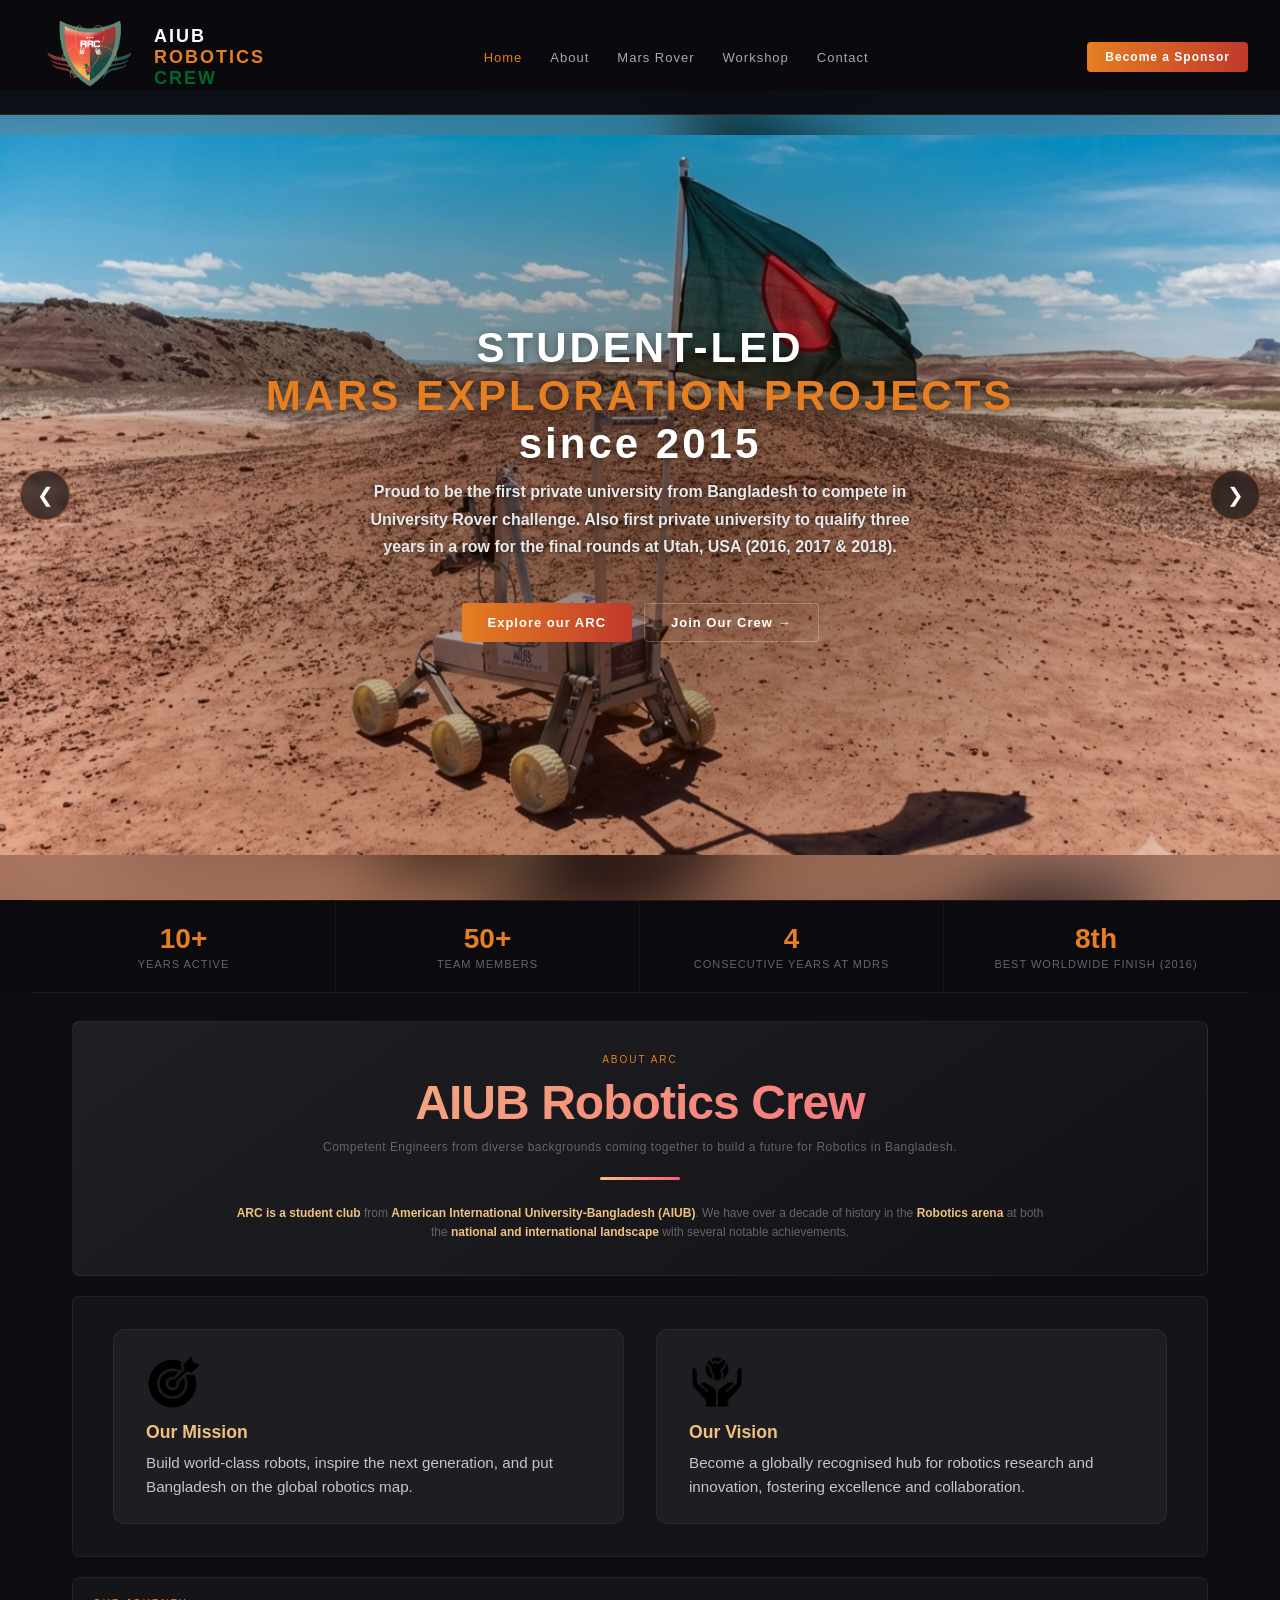
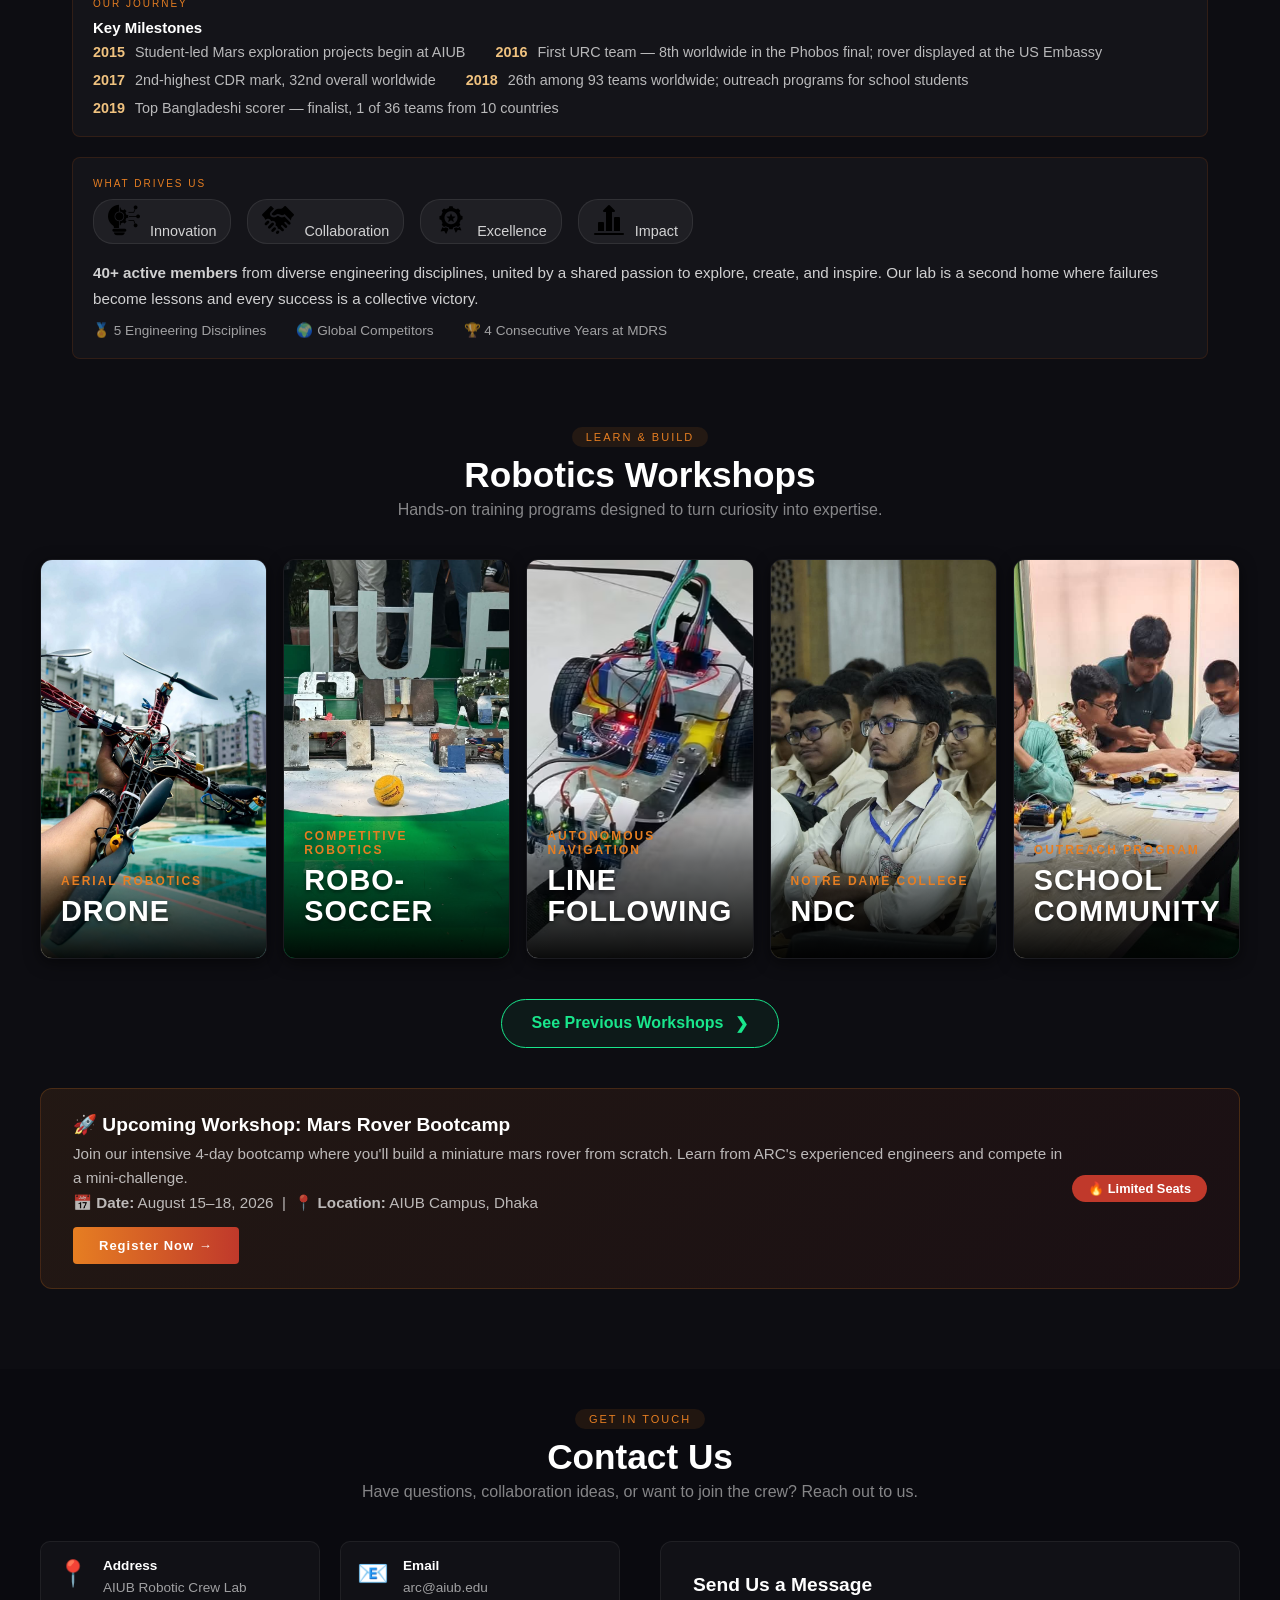
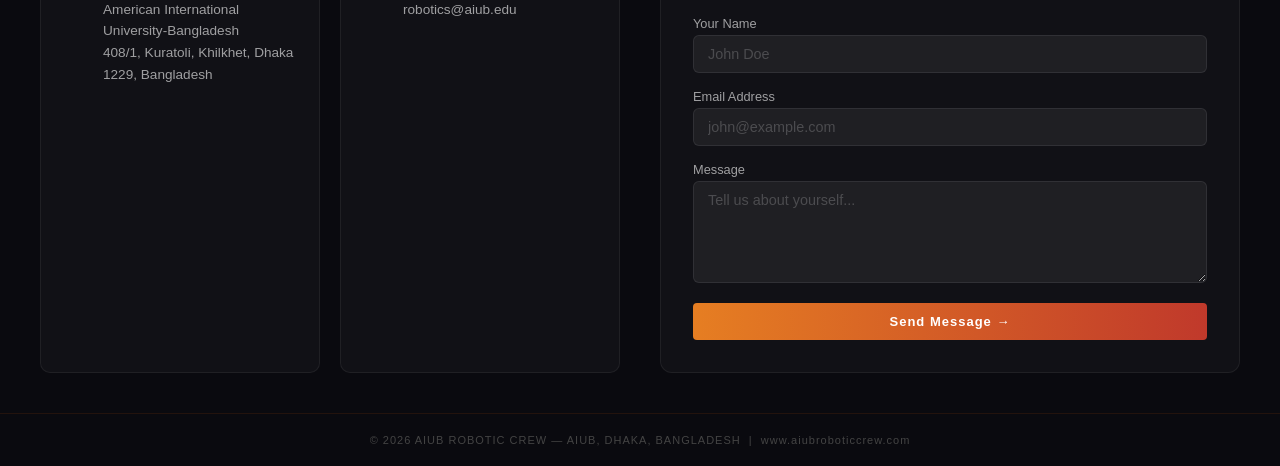
==== commit dae48e70: "Updated" ====
--- a/index.html
+++ b/index.html
@@ -83,7 +83,7 @@
             <div class="nav-links">
                 <a href="#home" class="active">Home</a>
                 <a href="#about">About</a>
-                <a href="mars-rover.html" id="marsRoverLink">Mars Rover</a>
+                <a href="/mars-rover" id="marsRoverLink">Mars Rover</a>
                 <a href="#workshop">Workshop</a>
                 
                 <a href="#contact">Contact</a>
@@ -154,8 +154,8 @@
             <div class="stats-bar">
                 <div class="stat"><div class="stat-num">10+</div><div class="stat-label">Years Active</div></div>
                 <div class="stat"><div class="stat-num">50+</div><div class="stat-label">Team Members</div></div>
-                <div class="stat"><div class="stat-num">8+</div><div class="stat-label">URC Appearances</div></div>
-                <div class="stat"><div class="stat-num">3</div><div class="stat-label">Rover Generations</div></div>
+                <div class="stat"><div class="stat-num">4</div><div class="stat-label">Consecutive Years at MDRS</div></div>
+                <div class="stat"><div class="stat-num">8th</div><div class="stat-label">Best Worldwide Finish (2016)</div></div>
             </div>
         </section>
 
@@ -189,10 +189,11 @@
                     <div class="card-tag">Our Journey</div>
                     <h3>Key Milestones</h3>
                     <div class="compact-timeline">
-                        <div class="milestone"><span class="year">2018</span> Founded at AIUB</div>
-                        <div class="milestone"><span class="year">2020</span> First URC qualification</div>
-                        <div class="milestone"><span class="year">2022</span> South Asian Champions</div>
-                        <div class="milestone"><span class="year">2025</span> International Finalist &amp; Best Autonomous System</div>
+                        <div class="milestone"><span class="year">2015</span> Student-led Mars exploration projects begin at AIUB</div>
+                        <div class="milestone"><span class="year">2016</span> First URC team — 8th worldwide in the Phobos final; rover displayed at the US Embassy</div>
+                        <div class="milestone"><span class="year">2017</span> 2nd-highest CDR mark, 32nd overall worldwide</div>
+                        <div class="milestone"><span class="year">2018</span> 26th among 93 teams worldwide; outreach programs for school students</div>
+                        <div class="milestone"><span class="year">2019</span> Top Bangladeshi scorer — finalist, 1 of 36 teams from 10 countries</div>
                     </div>
                 </div>
 
@@ -209,7 +210,7 @@
                         <div class="stats-mini">
                             <span>🏅 5 Engineering Disciplines</span>
                             <span>🌍 Global Competitors</span>
-                            <span>🏆 7 Years of Excellence</span>
+                            <span>🏆 4 Consecutive Years at MDRS</span>
                         </div>
                     </div>
                 </div>
@@ -344,7 +345,7 @@
 
         <!-- ===== FOOTER ===== -->
         <footer>
-            © 2026 AIUB ROBOTIC CREW — AIUB, DHAKA, BANGLADESH &nbsp;|&nbsp; marsrover.aiub.edu.bd
+            © 2026 AIUB ROBOTIC CREW — AIUB, DHAKA, BANGLADESH &nbsp;|&nbsp; www.aiubroboticcrew.com
         </footer>
 
     </div>
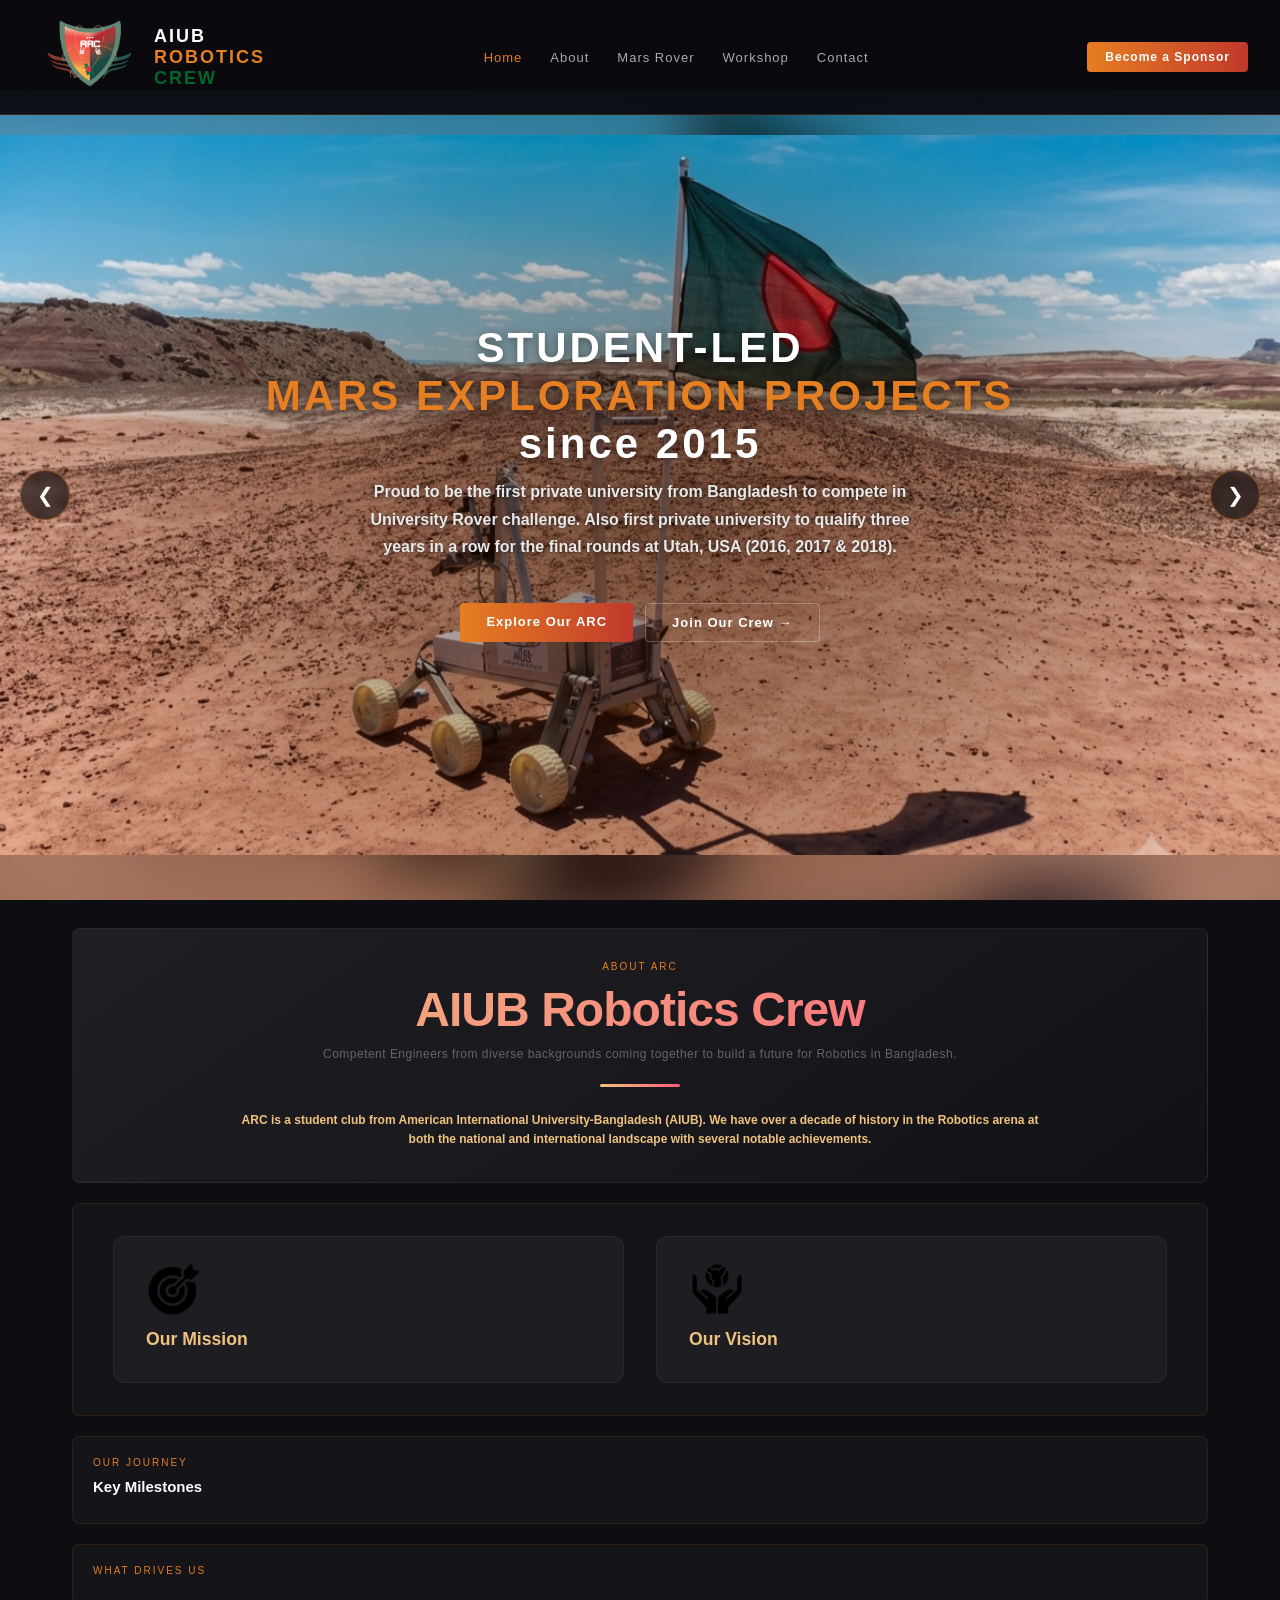
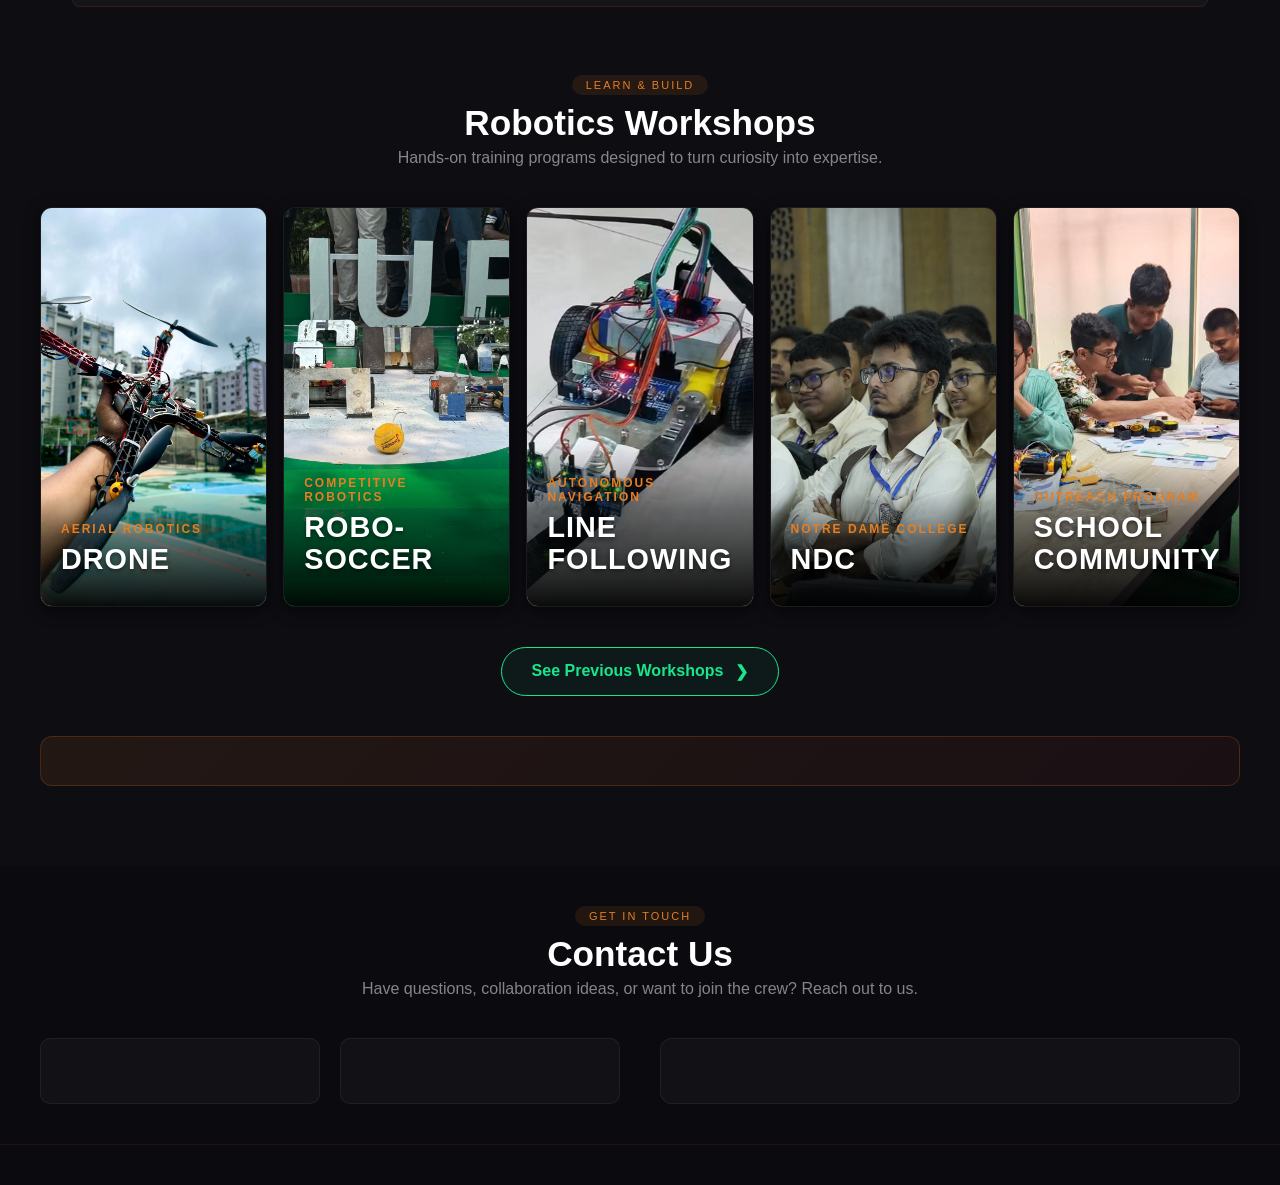
==== commit cf304600: "In Progress" ====
--- a/index.html
+++ b/index.html
@@ -144,19 +144,21 @@
                     </div>
 
                     <div class="hero-btns">
-                        <button class="btn-primary">Explore our ARC</button>
-                        <button class="btn-outline">Join Our Crew →</button>
-                    </div>
+                        <!-- <button class="btn-primary">Explore our ARC</button> -->
+                         <a href="#about"class="btn-primary"style="text-decoration: none;">Explore Our ARC</a> 
+                        <a href="#contact" class="btn-outline"style="text-decoration: none;">
+                        Join Our Crew →
+                        </a>                    </div>
                 </div>
             </div>
 
             <!-- ===== STATS ===== -->
-            <div class="stats-bar">
+            <!-- <div class="stats-bar">
                 <div class="stat"><div class="stat-num">10+</div><div class="stat-label">Years Active</div></div>
                 <div class="stat"><div class="stat-num">50+</div><div class="stat-label">Team Members</div></div>
                 <div class="stat"><div class="stat-num">4</div><div class="stat-label">Consecutive Years at MDRS</div></div>
                 <div class="stat"><div class="stat-num">8th</div><div class="stat-label">Best Worldwide Finish (2016)</div></div>
-            </div>
+            </div> -->
         </section>
 
         <!-- ===== ABOUT SECTION ===== -->
@@ -168,7 +170,7 @@
                     <p class="about-subtitle">Competent Engineers from diverse backgrounds coming together to build a future for Robotics in Bangladesh. </p>
                     <div class="about-divider"></div>
                     <p class="about-intro">
-                        <strong>ARC is a student club</strong> from <strong>American International University-Bangladesh (AIUB)</strong>. We have over a decade of history in the <strong> Robotics arena</strong> at both the <strong>national and international landscape</strong> with several notable achievements. 
+                        <strong>ARC is a student club from American International University-Bangladesh (AIUB). We have over a decade of history in the Robotics arena at both the national and international landscape with several notable achievements. </strong>
                     </p>
                 </div>
 
@@ -176,42 +178,42 @@
                     <div class="mission-block">
                         <img src="target.png">
                         <h4>Our Mission</h4>
-                        <p>Build world‑class robots, inspire the next generation, and put Bangladesh on the global robotics map.</p>
+                        <!-- <p>Build world‑class robots, inspire the next generation, and put Bangladesh on the global robotics map.</p> -->
                     </div>
                     <div class="vision-block">
                         <img src="save-the-world.png">
                         <h4>Our Vision</h4>
-                        <p>Become a globally recognised hub for robotics research and innovation, fostering excellence and collaboration.</p>
+                        <!-- <p>Become a globally recognised hub for robotics research and innovation, fostering excellence and collaboration.</p> -->
                     </div>
                 </div>
 
                 <div class="card wide">
                     <div class="card-tag">Our Journey</div>
                     <h3>Key Milestones</h3>
-                    <div class="compact-timeline">
+                    <!-- <div class="compact-timeline">
                         <div class="milestone"><span class="year">2015</span> Student-led Mars exploration projects begin at AIUB</div>
                         <div class="milestone"><span class="year">2016</span> First URC team — 8th worldwide in the Phobos final; rover displayed at the US Embassy</div>
                         <div class="milestone"><span class="year">2017</span> 2nd-highest CDR mark, 32nd overall worldwide</div>
                         <div class="milestone"><span class="year">2018</span> 26th among 93 teams worldwide; outreach programs for school students</div>
                         <div class="milestone"><span class="year">2019</span> Top Bangladeshi scorer — finalist, 1 of 36 teams from 10 countries</div>
-                    </div>
+                    </div> -->
                 </div>
 
                 <div class="card wide">
                     <div class="card-tag">What Drives Us</div>
-                    <div class="values-compact">
+                    <!-- <div class="values-compact">
                         <div class="value-chip"><span><img src="innovation.png"></span> Innovation</div>
                         <div class="value-chip"><span><img src="partnership.png"></span> Collaboration</div>
                         <div class="value-chip"><span><img src="quality-management.png"></span> Excellence</div>
                         <div class="value-chip"><span><img src="graph.png"></span> Impact</div>
-                    </div>
+                    </div> -->
                     <div class="culture-blurb">
-                        <p><strong>40+ active members</strong> from diverse engineering disciplines, united by a shared passion to explore, create, and inspire. Our lab is a second home where failures become lessons and every success is a collective victory.</p>
+                        <!-- <p><strong>40+ active members</strong> from diverse engineering disciplines, united by a shared passion to explore, create, and inspire. Our lab is a second home where failures become lessons and every success is a collective victory.</p>
                         <div class="stats-mini">
                             <span>🏅 5 Engineering Disciplines</span>
                             <span>🌍 Global Competitors</span>
                             <span>🏆 4 Consecutive Years at MDRS</span>
-                        </div>
+                        </div> -->
                     </div>
                 </div>
             </div>
@@ -282,13 +284,13 @@
                 </div>
 
                 <div class="workshop-highlight" style="margin-top: 40px;">
-                    <div class="highlight-text">
+                    <!-- <div class="highlight-text">
                         <h4>🚀 Upcoming Workshop: Mars Rover Bootcamp</h4>
                         <p>Join our intensive 4-day bootcamp where you'll build a miniature mars rover from scratch. Learn from ARC's experienced engineers and compete in a mini-challenge.</p>
                         <p><strong>📅 Date:</strong> August 15–18, 2026 &nbsp;|&nbsp; <strong>📍 Location:</strong> AIUB Campus, Dhaka</p>
                         <button class="btn-primary" style="margin-top:12px;">Register Now →</button>
-                    </div>
-                    <div class="highlight-badge">🔥 Limited Seats</div>
+                    </div> -->
+                    <!-- <div class="highlight-badge">🔥 Limited Seats</div> -->
                 </div>
             </div>
         </section>
@@ -305,24 +307,24 @@
                 <div class="contact-grid">
                     <div class="contact-info">
                         <div class="contact-card">
-                            <div class="contact-icon">📍</div>
+                            <!-- <div class="contact-icon">📍</div>
                             <div>
                                 <h4>Address</h4>
                                 <p>AIUB Robotic Crew Lab<br />American International University-Bangladesh<br />408/1, Kuratoli, Khilkhet, Dhaka 1229, Bangladesh</p>
-                            </div>
+                            </div> -->
                         </div>
                         <div class="contact-card">
-                            <div class="contact-icon">📧</div>
-                            <div>
+                            <!-- <div class="contact-icon">📧</div> -->
+                            <!-- <div>
                                 <h4>Email</h4>
                                 <p><a href="mailto:arc@aiub.edu">arc@aiub.edu</a></p>
                                 <p><a href="mailto:robotics@aiub.edu">robotics@aiub.edu</a></p>
-                            </div>
+                            </div> -->
                         </div>
                     </div>
 
                     <div class="contact-form">
-                        <h4>Send Us a Message</h4>
+                        <!-- <h4>Send Us a Message</h4>
                         <form id="contactForm">
                             <div class="form-group">
                                 <label for="name">Your Name</label>
@@ -337,7 +339,7 @@
                                 <textarea id="message" rows="5" placeholder="Tell us about yourself..." required></textarea>
                             </div>
                             <button type="submit" class="btn-primary" style="width:100%;">Send Message →</button>
-                        </form>
+                        </form> -->
                     </div>
                 </div>
             </div>
@@ -345,7 +347,7 @@
 
         <!-- ===== FOOTER ===== -->
         <footer>
-            © 2026 AIUB ROBOTIC CREW — AIUB, DHAKA, BANGLADESH &nbsp;|&nbsp; www.aiubroboticcrew.com
+            <!-- © 2026 AIUB ROBOTIC CREW — AIUB, DHAKA, BANGLADESH &nbsp;|&nbsp; www.aiubroboticcrew.com -->
         </footer>
 
     </div>
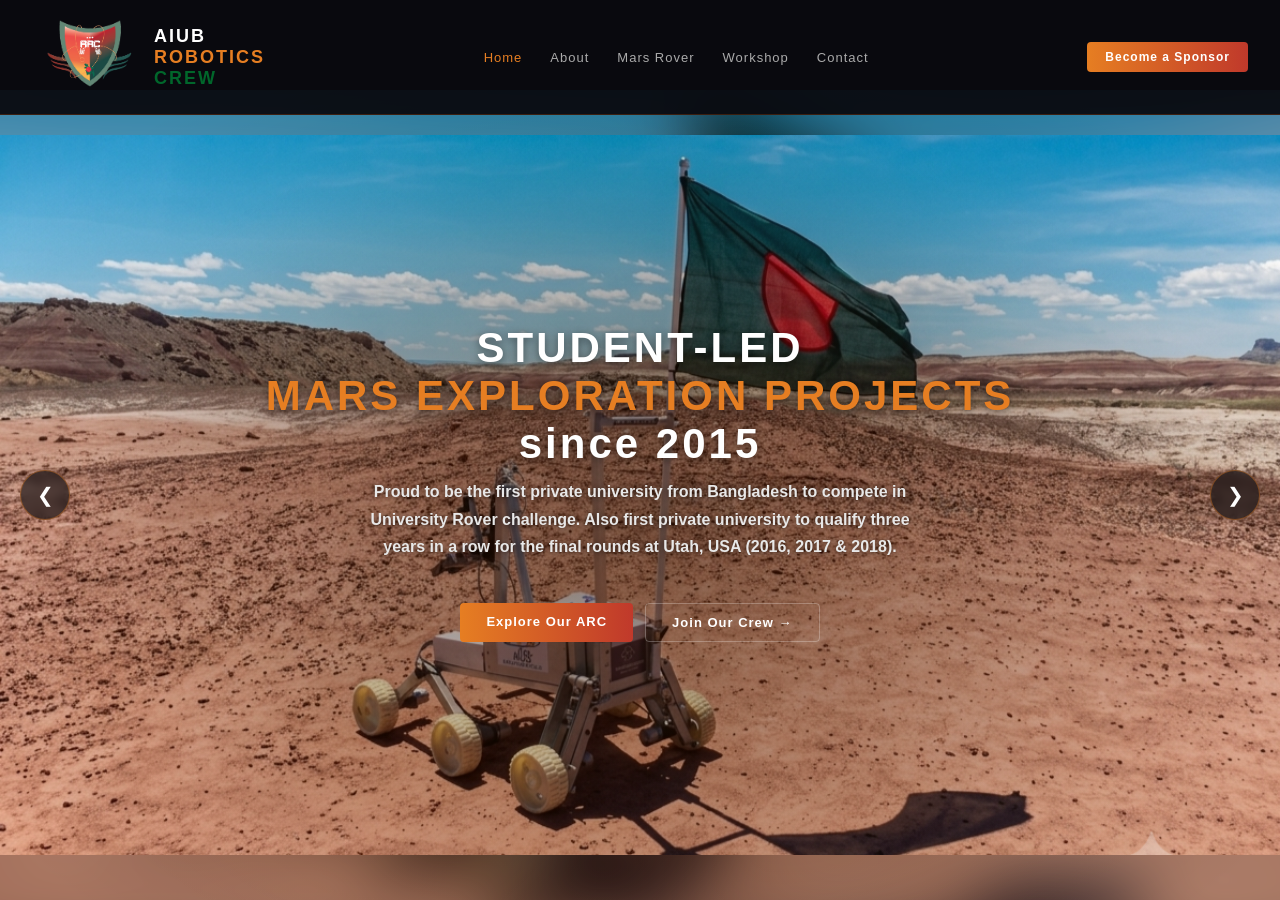
==== commit 2fe7da63: "[verified] feat: keep domain-only navigation with tab view restoration" ====
--- a/index.html
+++ b/index.html
@@ -1,357 +1,19 @@
 <!DOCTYPE html>
-<html lang="en">
+<html lang="en" data-arc-shell>
 <head>
-    <meta charset="UTF-8" />
-    <meta name="viewport" content="width=device-width, initial-scale=1.0" />
+    <meta charset="UTF-8">
+    <meta name="viewport" content="width=device-width, initial-scale=1.0">
+    <meta http-equiv="Content-Security-Policy" content="default-src 'none'; script-src 'self'; script-src-attr 'none'; style-src 'self' 'unsafe-inline' https://fonts.googleapis.com; font-src 'self' https://fonts.gstatic.com; img-src 'self' data:; connect-src 'none'; object-src 'none'; base-uri 'none'; frame-src 'self'; form-action 'none'">
+    <meta name="referrer" content="no-referrer">
     <title>AIUB Robotic Crew — Mars Rover Team</title>
-    <link rel="stylesheet" href="dark_space_theme1.css" />
-
-    <!-- NEW: styles for the "Previous Workshops" link and 5-column grid -->
-    <style>
-        .see-more-wrap {
-            display: flex;
-            justify-content: center;
-            margin-top: 36px;
-        }
-        .see-more-btn {
-            display: inline-flex;
-            align-items: center;
-            gap: 12px;
-            padding: 14px 30px;
-            border: 1.5px solid #19e68c;
-            border-radius: 999px;
-            color: #19e68c;
-            font-size: 1rem;
-            font-weight: 600;
-            text-decoration: none;
-            background: rgba(25, 230, 140, 0.06);
-            transition: background .3s, color .3s, box-shadow .3s;
-        }
-        .see-more-btn .arrow {
-            display: inline-block;
-            transition: transform .3s;
-        }
-        .see-more-btn:hover,
-        .see-more-btn:focus-visible {
-            background: #19e68c;
-            color: #04110b;
-            box-shadow: 0 10px 30px rgba(25, 230, 140, 0.25);
-        }
-        .see-more-btn:hover .arrow,
-        .see-more-btn:focus-visible .arrow {
-            transform: translateX(6px);
-        }
-
-        /* === NEW FIX: Force 5 cards in one row on desktop === */
-        .workshop-showcase {
-            display: grid !important;
-            grid-template-columns: repeat(5, 1fr) !important;
-            gap: 16px !important; /* Slightly smaller gap to fit everything */
-        }
-        
-        /* Responsive adjustments so it doesn't break on smaller screens */
-        @media (max-width: 1200px) {
-            .workshop-showcase {
-                grid-template-columns: repeat(3, 1fr) !important;
-            }
-        }
-        @media (max-width: 768px) {
-            .workshop-showcase {
-                grid-template-columns: repeat(2, 1fr) !important;
-            }
-        }
-        @media (max-width: 480px) {
-            .workshop-showcase {
-                grid-template-columns: 1fr !important;
-            }
-        }
-    </style>
+    <link rel="stylesheet" href="navigation-shell.css">
+    <script src="navigation-state.js" defer></script>
+    <script src="root-navigation.js" defer></script>
 </head>
 <body>
-    <div class="page">
-
-        <!-- ===== NAVIGATION (fixed) ===== -->
-        <nav>
-            <div class="logo-area">
-                <div class="logo-shield">
-                    <img src="ARC_Logo.png" alt="ARC Logo" />
-                </div>
-                <div>
-                    <div class="brand">AIUB <span><br>ROBOTICS</span><br><span class="green-text">CREW</span></div>
-                </div>
-            </div>
-            <div class="nav-links">
-                <a href="#home" class="active">Home</a>
-                <a href="#about">About</a>
-                <a href="/mars-rover" id="marsRoverLink">Mars Rover</a>
-                <a href="#workshop">Workshop</a>
-                
-                <a href="#contact">Contact</a>
-            </div>
-            <a href="sponsor.html" class="sponsor-btn" style="text-decoration: none;">Become a Sponsor</a>
-        </nav>
-
-        <!-- ===== HOME SECTION (HERO + STATS) ===== -->
-        <section id="home">
-            <!-- ===== HERO ===== -->
-            <div class="hero">
-                <div class="hero-image" id="heroSlideshow">
-                    <!-- Slide 1 -->
-                    <div class="slide" data-image="Gemini_Generated_Image_s8egqts8egqts8eg (1).png">
-                        <div class="slide-blur" style="background-image: url('mars-bg.png');"></div>
-                        <div class="slide-main" style="background-image: url('mars-bg.png');"></div>
-                    </div>
-                    <!-- Slide 2 -->
-                    <div class="slide" data-image="IMG_9816 (1).JPG.jpeg">
-                        <div class="slide-blur" style="background-image: url('IMG_9816\ \(1\).JPG.jpeg');"></div>
-                        <div class="slide-main" style="background-image: url('IMG_9816\ \(1\).JPG.jpeg');"></div>
-                    </div>
-                    <!-- Slide 3 -->
-                    <div class="slide" data-image="PXL_20250508_043159235 (1).jpg.jpeg">
-                        <div class="slide-blur" style="background-image: url('PXL_20250508_043159235\ \(1\).jpg.jpeg');"></div>
-                        <div class="slide-main" style="background-image: url('PXL_20250508_043159235\ \(1\).jpg.jpeg');"></div>
-                    </div>
-                    <!-- Slide 4 -->
-                    <div class="slide" data-image="workshop.jpeg">
-                        <div class="slide-blur" style="background-image: url('workshop.jpeg');"></div>
-                        <div class="slide-main" style="background-image: url('workshop.jpeg');"></div>
-                    </div>
-                </div>
-                <div class="hero-bg"></div>
-
-                <!-- Navigation Arrows -->
-                <button class="nav-arrow left-arrow" id="prevSlide" aria-label="Previous Slide">&#10094;</button>
-                <button class="nav-arrow right-arrow" id="nextSlide" aria-label="Next Slide">&#10095;</button>
-
-                <div class="hero-content">
-                    <div class="text-slideshow" id="textSlideshow">
-                        <div class="text-block slide-left active" id="textBlock1">
-                            <h1>STUDENT-LED<br /><span>MARS EXPLORATION PROJECTS</span><br />since 2015</h1>
-                            <p><b>Proud to be the first private university from Bangladesh to compete in University Rover challenge. Also first private university to qualify three years in a row for the final rounds at Utah, USA (2016, 2017 & 2018).</b></p>
-                        </div>
-                        <div class="text-block slide-bottom" id="textBlock2">
-                            <h1>INNOVATIVE<br /><span>DESIGN &</span><br />THINKING</h1>
-                            <p><b>Members are self motivated and are always looking for ways to channel their unique ideas and creations.</b></p>
-                        </div>
-                        <div class="text-block slide-left" id="textBlock3">
-                            <h1>NEXT-GEN<br /><span>LEADERSHIP</span><br />IN ROBOTICS</h1>
-                            <p><b>We shape our leadership skills through countless hours of volunteering in hosting workshops and events. ARC philosophy is to always give more than take. We believe in looking out for our community.</b></p>
-                        </div>
-                        <div class="text-block slide-bottom" id="textBlock4">
-                            <h1>HANDS-ON ROBOTICS<br /><span>WORKSHOPS</span><br />FOR EVERYONE</h1>
-                            <p><b>Learn robotics from diverse perspectives - hosted by skilled veteran members. To inspire from within...</b></p>
-                        </div>
-                    </div>
-
-                    <div class="hero-btns">
-                        <!-- <button class="btn-primary">Explore our ARC</button> -->
-                         <a href="#about"class="btn-primary"style="text-decoration: none;">Explore Our ARC</a> 
-                        <a href="#contact" class="btn-outline"style="text-decoration: none;">
-                        Join Our Crew →
-                        </a>                    </div>
-                </div>
-            </div>
-
-            <!-- ===== STATS ===== -->
-            <!-- <div class="stats-bar">
-                <div class="stat"><div class="stat-num">10+</div><div class="stat-label">Years Active</div></div>
-                <div class="stat"><div class="stat-num">50+</div><div class="stat-label">Team Members</div></div>
-                <div class="stat"><div class="stat-num">4</div><div class="stat-label">Consecutive Years at MDRS</div></div>
-                <div class="stat"><div class="stat-num">8th</div><div class="stat-label">Best Worldwide Finish (2016)</div></div>
-            </div> -->
-        </section>
-
-        <!-- ===== ABOUT SECTION ===== -->
-        <section id="about" class="section-about">
-            <div class="section-inner">
-                <div class="card wide about-hero">
-                    <div class="card-tag">About ARC</div>
-                    <h1 class="about-title">AIUB Robotics Crew</h1>
-                    <p class="about-subtitle">Competent Engineers from diverse backgrounds coming together to build a future for Robotics in Bangladesh. </p>
-                    <div class="about-divider"></div>
-                    <p class="about-intro">
-                        <strong>ARC is a student club from American International University-Bangladesh (AIUB). We have over a decade of history in the Robotics arena at both the national and international landscape with several notable achievements. </strong>
-                    </p>
-                </div>
-
-                <div class="card wide mission-vision">
-                    <div class="mission-block">
-                        <img src="target.png">
-                        <h4>Our Mission</h4>
-                        <!-- <p>Build world‑class robots, inspire the next generation, and put Bangladesh on the global robotics map.</p> -->
-                    </div>
-                    <div class="vision-block">
-                        <img src="save-the-world.png">
-                        <h4>Our Vision</h4>
-                        <!-- <p>Become a globally recognised hub for robotics research and innovation, fostering excellence and collaboration.</p> -->
-                    </div>
-                </div>
-
-                <div class="card wide">
-                    <div class="card-tag">Our Journey</div>
-                    <h3>Key Milestones</h3>
-                    <!-- <div class="compact-timeline">
-                        <div class="milestone"><span class="year">2015</span> Student-led Mars exploration projects begin at AIUB</div>
-                        <div class="milestone"><span class="year">2016</span> First URC team — 8th worldwide in the Phobos final; rover displayed at the US Embassy</div>
-                        <div class="milestone"><span class="year">2017</span> 2nd-highest CDR mark, 32nd overall worldwide</div>
-                        <div class="milestone"><span class="year">2018</span> 26th among 93 teams worldwide; outreach programs for school students</div>
-                        <div class="milestone"><span class="year">2019</span> Top Bangladeshi scorer — finalist, 1 of 36 teams from 10 countries</div>
-                    </div> -->
-                </div>
-
-                <div class="card wide">
-                    <div class="card-tag">What Drives Us</div>
-                    <!-- <div class="values-compact">
-                        <div class="value-chip"><span><img src="innovation.png"></span> Innovation</div>
-                        <div class="value-chip"><span><img src="partnership.png"></span> Collaboration</div>
-                        <div class="value-chip"><span><img src="quality-management.png"></span> Excellence</div>
-                        <div class="value-chip"><span><img src="graph.png"></span> Impact</div>
-                    </div> -->
-                    <div class="culture-blurb">
-                        <!-- <p><strong>40+ active members</strong> from diverse engineering disciplines, united by a shared passion to explore, create, and inspire. Our lab is a second home where failures become lessons and every success is a collective victory.</p>
-                        <div class="stats-mini">
-                            <span>🏅 5 Engineering Disciplines</span>
-                            <span>🌍 Global Competitors</span>
-                            <span>🏆 4 Consecutive Years at MDRS</span>
-                        </div> -->
-                    </div>
-                </div>
-            </div>
-        </section>
-
-        <!-- ===== WORKSHOP SECTION ===== -->
-        <section id="workshop" class="section-workshop">
-            <div class="section-inner">
-                <div class="section-header">
-                    <span class="section-tag">Learn & Build</span>
-                    <h2>Robotics Workshops</h2>
-                    <p class="section-sub">Hands-on training programs designed to turn curiosity into expertise.</p>
-                </div>
-
-                <!-- Workshop Showcase Grid -->
-                <div class="workshop-showcase">
-                    <!-- Card 1: Drone -->
-                    <a href="droneWorkShop.html" class="showcase-card">
-                        <img src="DroneWorkshop2.jpeg" alt="Drone Workshop"> 
-                        <div class="showcase-overlay">
-                            <span class="showcase-sub">Aerial Robotics</span>
-                            <h3 class="showcase-title">DRONE</h3>
-                        </div>
-                    </a>
-                    
-                    <!-- Card 2: Robo-Soccer -->
-                    <a href="roboSoccer.html" class="showcase-card">
-                        <img src="RoboSoccer1.jpeg" alt="Robo-Soccer Workshop"> 
-                        <div class="showcase-overlay">
-                            <span class="showcase-sub">Competitive Robotics</span>
-                            <h3 class="showcase-title">ROBO-SOCCER</h3>
-                        </div>
-                    </a>
-                    
-                    <!-- Card 3: Line Following -->
-                    <a href="lineFollowing.html" class="showcase-card">
-                        <img src="LFR1.png" alt="Line Following Workshop"> 
-                        <div class="showcase-overlay">
-                            <span class="showcase-sub">Autonomous Navigation</span>
-                            <h3 class="showcase-title">LINE FOLLOWING</h3>
-                        </div>
-                    </a>
-                    
-                    <!-- Card 4: NDC -->
-                    <a href="ndc.html" class="showcase-card">
-                        <img src="NDC!.jpeg" alt="NDC Workshop"> 
-                        <div class="showcase-overlay">
-                            <span class="showcase-sub">Notre Dame College</span>
-                            <h3 class="showcase-title">NDC</h3>
-                        </div>
-                    </a>
-
-                    <!-- Card 5: School Community (NEW) -->
-                    <a href="School_Community.html" class="showcase-card">
-                        <img src="Schl1.jpeg" alt="School Community Workshop"> 
-                        <div class="showcase-overlay">
-                            <span class="showcase-sub">Outreach Program</span>
-                            <h3 class="showcase-title">SCHOOL COMMUNITY</h3>
-                        </div>
-                    </a>
-                </div>
-
-                <!-- See Previous Workshops (opens in the same tab) -->
-                <div class="see-more-wrap">
-                    <a href="previous_workshop.html" class="see-more-btn">
-                        See Previous Workshops <span class="arrow">&#10095;</span>
-                    </a>
-                </div>
-
-                <div class="workshop-highlight" style="margin-top: 40px;">
-                    <!-- <div class="highlight-text">
-                        <h4>🚀 Upcoming Workshop: Mars Rover Bootcamp</h4>
-                        <p>Join our intensive 4-day bootcamp where you'll build a miniature mars rover from scratch. Learn from ARC's experienced engineers and compete in a mini-challenge.</p>
-                        <p><strong>📅 Date:</strong> August 15–18, 2026 &nbsp;|&nbsp; <strong>📍 Location:</strong> AIUB Campus, Dhaka</p>
-                        <button class="btn-primary" style="margin-top:12px;">Register Now →</button>
-                    </div> -->
-                    <!-- <div class="highlight-badge">🔥 Limited Seats</div> -->
-                </div>
-            </div>
-        </section>
-
-        <!-- ===== CONTACT SECTION ===== -->
-        <section id="contact" class="section-contact">
-            <div class="section-inner">
-                <div class="section-header">
-                    <span class="section-tag">Get in Touch</span>
-                    <h2>Contact Us</h2>
-                    <p class="section-sub">Have questions, collaboration ideas, or want to join the crew? Reach out to us.</p>
-                </div>
-
-                <div class="contact-grid">
-                    <div class="contact-info">
-                        <div class="contact-card">
-                            <!-- <div class="contact-icon">📍</div>
-                            <div>
-                                <h4>Address</h4>
-                                <p>AIUB Robotic Crew Lab<br />American International University-Bangladesh<br />408/1, Kuratoli, Khilkhet, Dhaka 1229, Bangladesh</p>
-                            </div> -->
-                        </div>
-                        <div class="contact-card">
-                            <!-- <div class="contact-icon">📧</div> -->
-                            <!-- <div>
-                                <h4>Email</h4>
-                                <p><a href="mailto:arc@aiub.edu">arc@aiub.edu</a></p>
-                                <p><a href="mailto:robotics@aiub.edu">robotics@aiub.edu</a></p>
-                            </div> -->
-                        </div>
-                    </div>
-
-                    <div class="contact-form">
-                        <!-- <h4>Send Us a Message</h4>
-                        <form id="contactForm">
-                            <div class="form-group">
-                                <label for="name">Your Name</label>
-                                <input type="text" id="name" placeholder="John Doe" required />
-                            </div>
-                            <div class="form-group">
-                                <label for="email">Email Address</label>
-                                <input type="email" id="email" placeholder="john@example.com" required />
-                            </div>
-                            <div class="form-group">
-                                <label for="message">Message</label>
-                                <textarea id="message" rows="5" placeholder="Tell us about yourself..." required></textarea>
-                            </div>
-                            <button type="submit" class="btn-primary" style="width:100%;">Send Message →</button>
-                        </form> -->
-                    </div>
-                </div>
-            </div>
-        </section>
-
-        <!-- ===== FOOTER ===== -->
-        <footer>
-            <!-- © 2026 AIUB ROBOTIC CREW — AIUB, DHAKA, BANGLADESH &nbsp;|&nbsp; www.aiubroboticcrew.com -->
-        </footer>
-
-    </div>
-
-    <script src="script.js"></script>
+    <iframe id="arcPage" title="AIUB Robotic Crew website"></iframe>
+    <noscript>
+        <p>This domain-only navigation needs JavaScript. <a href="home.html">Open the standard website</a>.</p>
+    </noscript>
 </body>
-</html>+</html>
--- a/navigation-shell.css
+++ b/navigation-shell.css
@@ -0,0 +1,23 @@
+/* Only the host shell; all existing page styles remain unchanged. */
+html, body {
+    width: 100%;
+    height: 100%;
+    margin: 0;
+    overflow: hidden;
+    background: #080a0e;
+}
+#arcPage {
+    display: block;
+    width: 100%;
+    height: 100%;
+    border: 0;
+}
+noscript {
+    position: fixed;
+    inset: 0;
+    padding: 24px;
+    color: #fff;
+    background: #080a0e;
+    font-family: sans-serif;
+}
+noscript a { color: #5ee9a1; }
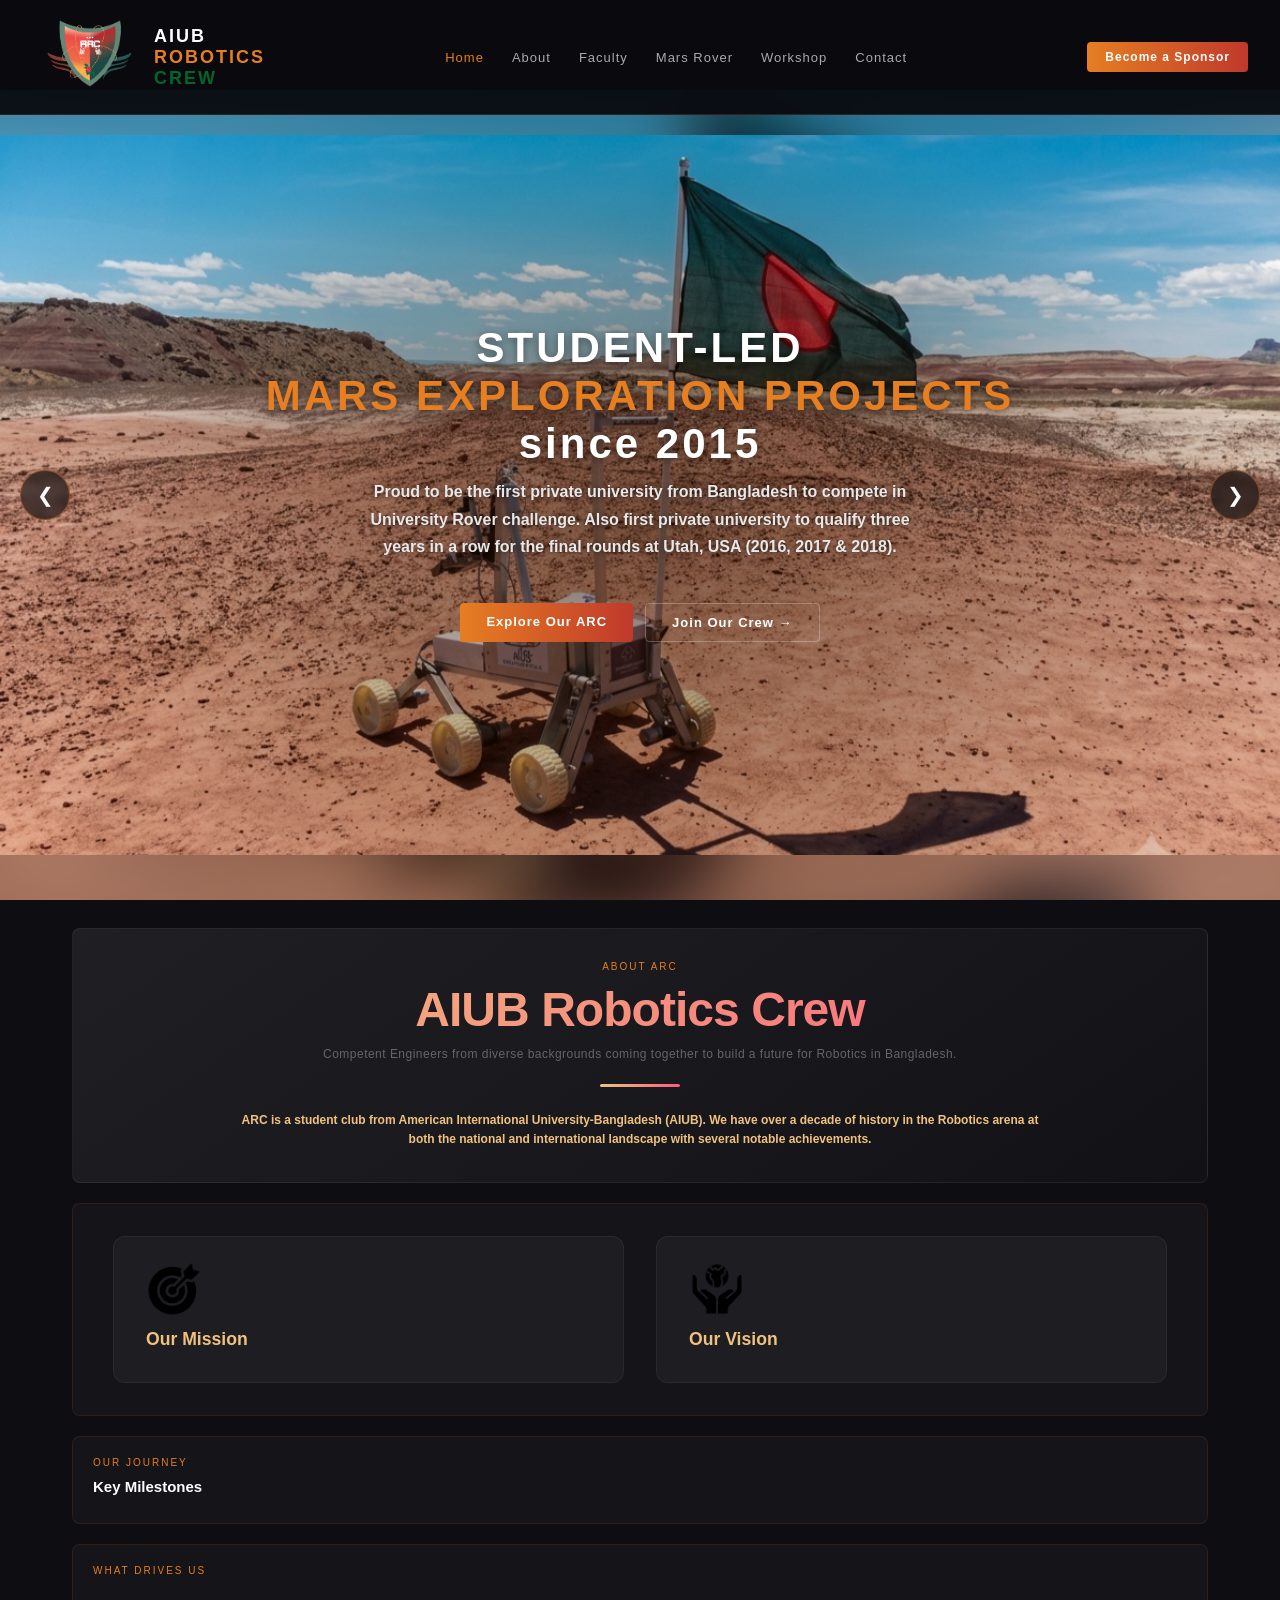
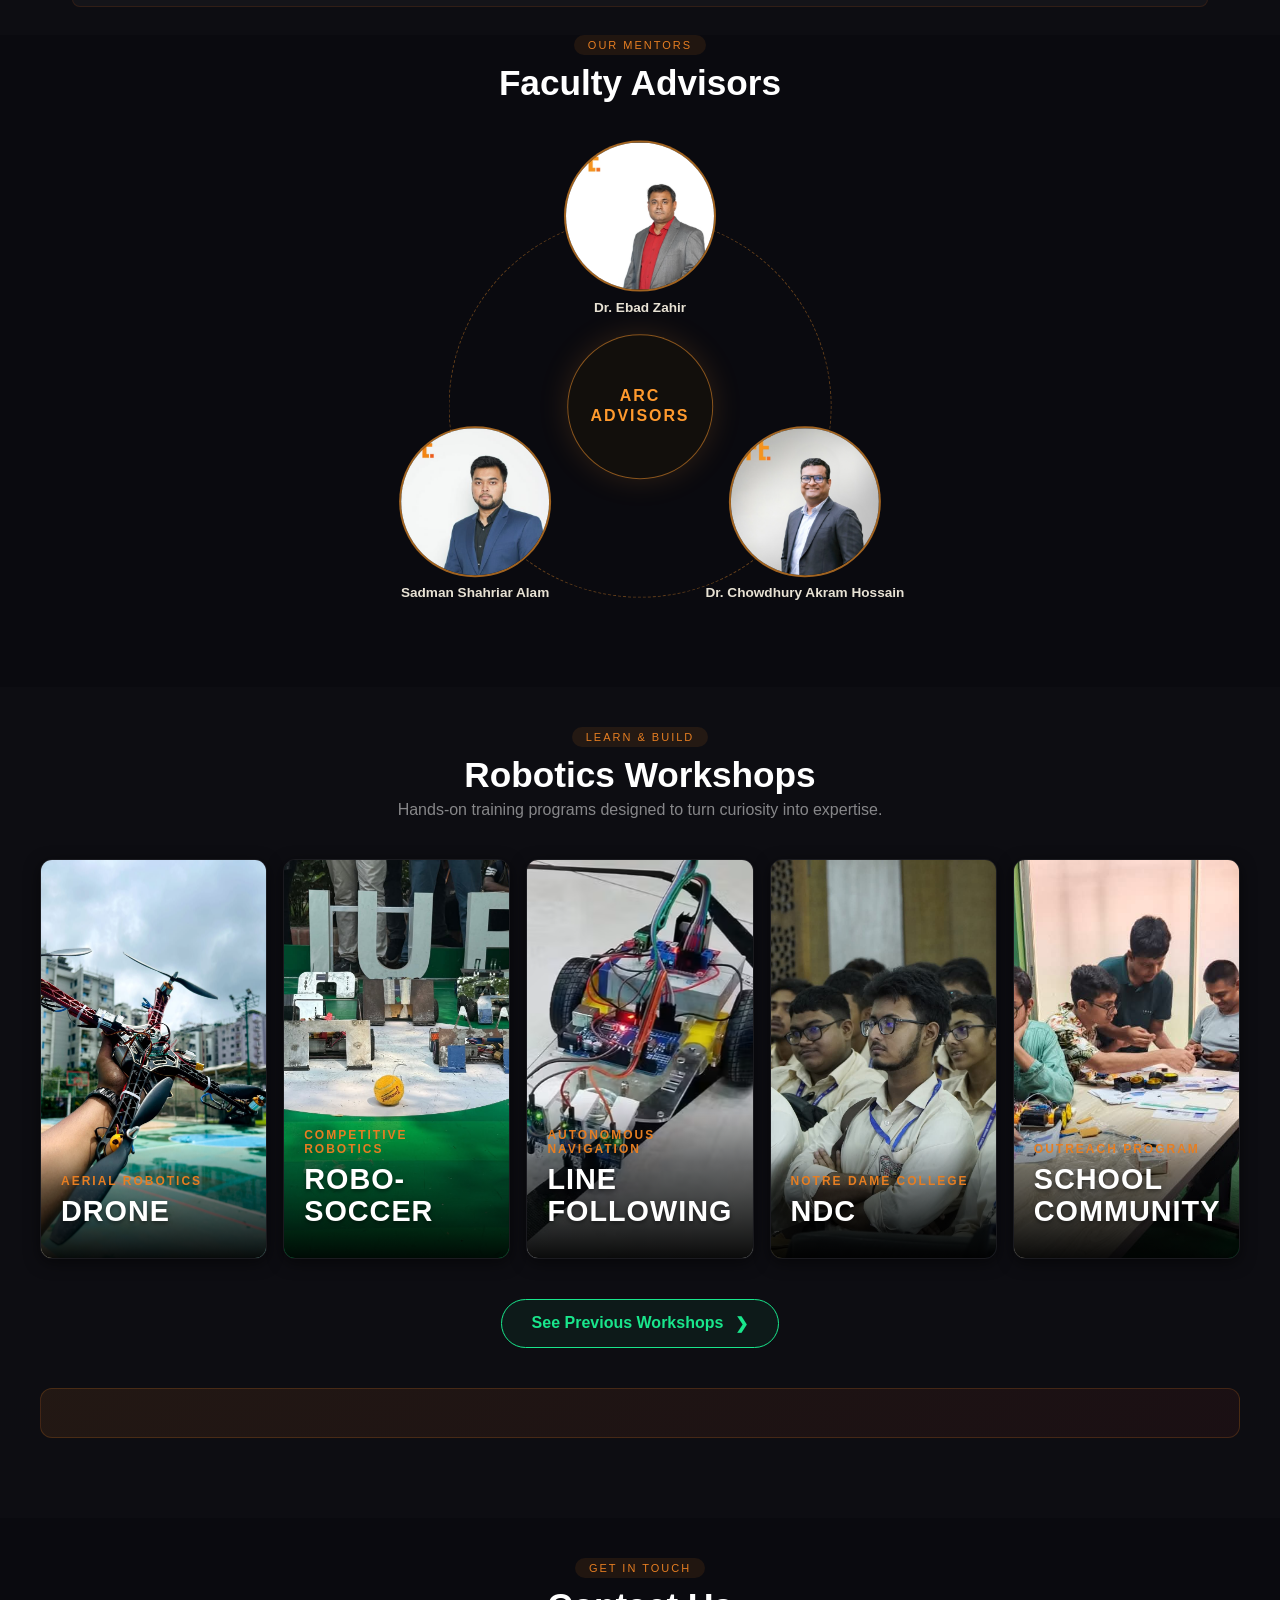
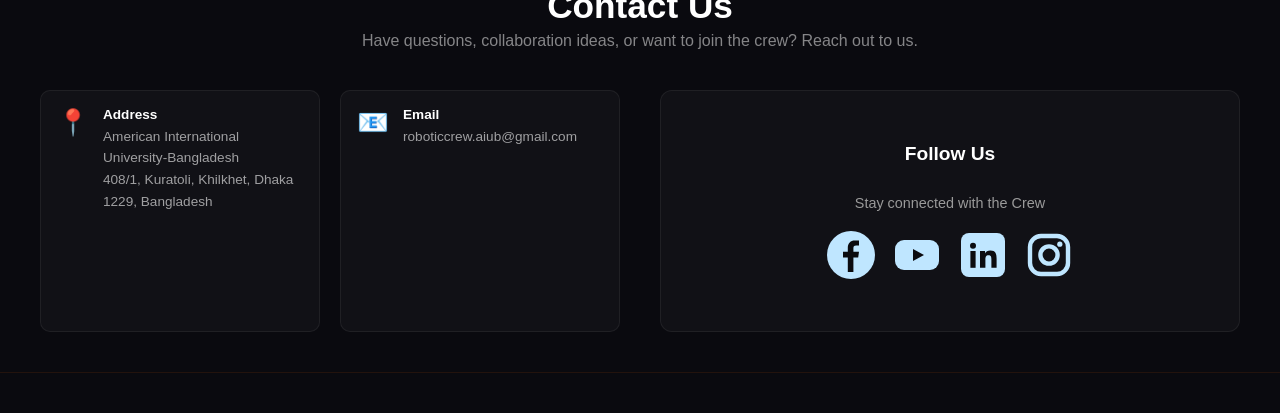
==== commit e06c0470: "In Progress" ====
--- a/index.html
+++ b/index.html
@@ -1,19 +1,779 @@
 <!DOCTYPE html>
-<html lang="en" data-arc-shell>
+<html lang="en">
 <head>
-    <meta charset="UTF-8">
-    <meta name="viewport" content="width=device-width, initial-scale=1.0">
-    <meta http-equiv="Content-Security-Policy" content="default-src 'none'; script-src 'self'; script-src-attr 'none'; style-src 'self' 'unsafe-inline' https://fonts.googleapis.com; font-src 'self' https://fonts.gstatic.com; img-src 'self' data:; connect-src 'none'; object-src 'none'; base-uri 'none'; frame-src 'self'; form-action 'none'">
-    <meta name="referrer" content="no-referrer">
+    <meta charset="UTF-8" />
+    <meta name="viewport" content="width=device-width, initial-scale=1.0" />
     <title>AIUB Robotic Crew — Mars Rover Team</title>
-    <link rel="stylesheet" href="navigation-shell.css">
-    <script src="navigation-state.js" defer></script>
-    <script src="root-navigation.js" defer></script>
+    <link rel="stylesheet" href="dark_space_theme1.css" />
+
+    <!-- NEW: styles for the "Previous Workshops" link and 5-column grid -->
+    <style>
+        .see-more-wrap {
+            display: flex;
+            justify-content: center;
+            margin-top: 36px;
+        }
+        .see-more-btn {
+            display: inline-flex;
+            align-items: center;
+            gap: 12px;
+            padding: 14px 30px;
+            border: 1.5px solid #19e68c;
+            border-radius: 999px;
+            color: #19e68c;
+            font-size: 1rem;
+            font-weight: 600;
+            text-decoration: none;
+            background: rgba(25, 230, 140, 0.06);
+            transition: background .3s, color .3s, box-shadow .3s;
+        }
+        .see-more-btn .arrow {
+            display: inline-block;
+            transition: transform .3s;
+        }
+        .see-more-btn:hover,
+        .see-more-btn:focus-visible {
+            background: #19e68c;
+            color: #04110b;
+            box-shadow: 0 10px 30px rgba(25, 230, 140, 0.25);
+        }
+        .see-more-btn:hover .arrow,
+        .see-more-btn:focus-visible .arrow {
+            transform: translateX(6px);
+        }
+
+        /* === NEW FIX: Force 5 cards in one row on desktop === */
+        .workshop-showcase {
+            display: grid !important;
+            grid-template-columns: repeat(5, 1fr) !important;
+            gap: 16px !important; /* Slightly smaller gap to fit everything */
+        }
+
+        /* Responsive adjustments so it doesn't break on smaller screens */
+        @media (max-width: 1200px) {
+            .workshop-showcase {
+                grid-template-columns: repeat(3, 1fr) !important;
+            }
+        }
+        @media (max-width: 768px) {
+            .workshop-showcase {
+                grid-template-columns: repeat(2, 1fr) !important;
+            }
+        }
+        @media (max-width: 480px) {
+            .workshop-showcase {
+                grid-template-columns: 1fr !important;
+            }
+        }
+    </style>
+
+    <!-- Contact section: social media icons -->
+    <style>
+        .social-wrap {
+            display: flex;
+            flex-direction: column;
+            align-items: center;
+            justify-content: center;
+            gap: 20px;
+            height: 100%;
+            min-height: 150px;
+            padding: 20px;
+            box-sizing: border-box;
+            text-align: center;
+        }
+        .social-title {
+            margin: 0;
+            font-size: 1.05rem;
+            font-weight: 700;
+            color: #fff;
+        }
+        .social-sub {
+            margin: -10px 0 0;
+            font-size: .9rem;
+            color: #9a9a9a;
+        }
+        .social-icons {
+            display: flex;
+            flex-wrap: wrap;
+            justify-content: center;
+            gap: 18px;
+        }
+        .social-icon {
+            display: inline-flex;
+            align-items: center;
+            justify-content: center;
+            width: 48px;
+            height: 48px;
+            color: #bfe6ff;
+            text-decoration: none;
+            transition: color .25s, transform .25s, filter .25s;
+        }
+        .social-icon svg { width: 100%; height: 100%; display: block; }
+        .social-icon:hover,
+        .social-icon:focus-visible {
+            color: #ff9a2e;
+            transform: translateY(-4px) scale(1.08);
+            filter: drop-shadow(0 6px 14px rgba(255, 154, 46, 0.35));
+        }
+        .social-icon:focus-visible { outline: 2px solid #ff9a2e; outline-offset: 4px; border-radius: 10px; }
+    </style>
+
+    <!-- Faculty Advisors: rotating orbital layout (equal weight for every advisor) -->
+    <style>
+        .fo-orbit {
+            --fo-size: min(560px, 94vw);
+            --fo-node: calc(var(--fo-size) * 0.27);
+            --fo-radius: calc(var(--fo-size) * 0.34);
+            --fo-speed: 50s;
+            position: relative;
+            width: var(--fo-size);
+            height: var(--fo-size);
+            margin: 24px auto 0;
+        }
+        /* orbit track */
+        .fo-orbit::before {
+            content: "";
+            position: absolute;
+            top: 50%; left: 50%;
+            width: calc(var(--fo-radius) * 2);
+            height: calc(var(--fo-radius) * 2);
+            transform: translate(-50%, -50%);
+            border: 1px dashed rgba(255, 154, 46, 0.35);
+            border-radius: 50%;
+            pointer-events: none;
+        }
+        .fo-hub {
+            position: absolute;
+            top: 50%; left: 50%;
+            width: calc(var(--fo-size) * 0.26);
+            height: calc(var(--fo-size) * 0.26);
+            transform: translate(-50%, -50%);
+            display: flex;
+            align-items: center;
+            justify-content: center;
+            text-align: center;
+            border-radius: 50%;
+            font-weight: 700;
+            letter-spacing: .12em;
+            font-size: clamp(.7rem, 2.4vw, 1rem);
+            line-height: 1.3;
+            color: #ff9a2e;
+            background: rgba(20, 17, 12, 0.85);
+            border: 1px solid rgba(255, 154, 46, 0.5);
+            box-shadow: 0 0 30px rgba(255, 154, 46, 0.15);
+        }
+        .fo-ring {
+            position: absolute;
+            inset: 0;
+            animation: fo-spin var(--fo-speed) linear infinite;
+        }
+        .fo-node {
+            position: absolute;
+            top: 50%; left: 50%;
+            width: var(--fo-node);
+            height: var(--fo-node);
+            margin: calc(var(--fo-node) / -2) 0 0 calc(var(--fo-node) / -2);
+            transform: rotate(var(--a)) translateX(var(--fo-radius)) rotate(calc(var(--a) * -1));
+        }
+        .fo-node-inner {
+            position: relative;
+            display: block;
+            width: 100%;
+            height: 100%;
+            padding: 0;
+            border: 0;
+            background: none;
+            cursor: pointer;
+            font: inherit;
+            color: inherit;
+            animation: fo-spin-rev var(--fo-speed) linear infinite;
+        }
+        .fo-photo {
+            display: block;
+            width: 100%;
+            height: 100%;
+            border-radius: 50%;
+            overflow: hidden;
+            border: 2px solid rgba(255, 154, 46, 0.6);
+            background: #14110c;
+            transition: border-color .3s, box-shadow .3s, transform .3s;
+        }
+        .fo-photo img {
+            width: 100%;
+            height: 100%;
+            object-fit: cover;
+            object-position: center 15%;
+            display: block;
+        }
+        .fo-node-inner:hover .fo-photo,
+        .fo-node-inner:focus-visible .fo-photo {
+            border-color: #ff9a2e;
+            box-shadow: 0 0 24px rgba(255, 154, 46, 0.55);
+            transform: scale(1.06);
+        }
+        .fo-node-inner:focus-visible { outline: 2px solid #ff9a2e; outline-offset: 6px; border-radius: 50%; }
+        .fo-label {
+            position: absolute;
+            top: calc(100% + 8px);
+            left: 50%;
+            width: 190%;
+            transform: translateX(-50%);
+            text-align: center;
+            font-size: clamp(.68rem, 2vw, .85rem);
+            font-weight: 600;
+            color: #e8e2d4;
+            pointer-events: none;
+        }
+        .fo-orbit:hover .fo-ring,
+        .fo-orbit:hover .fo-node-inner,
+        .fo-orbit:focus-within .fo-ring,
+        .fo-orbit:focus-within .fo-node-inner { animation-play-state: paused; }
+        @keyframes fo-spin     { from { transform: rotate(0deg); }   to { transform: rotate(360deg); } }
+        @keyframes fo-spin-rev { from { transform: rotate(0deg); }   to { transform: rotate(-360deg); } }
+        @media (prefers-reduced-motion: reduce) {
+            .fo-ring, .fo-node-inner { animation: none; }
+        }
+
+        /* Faculty modal */
+        .fo-modal {
+            position: fixed;
+            inset: 0;
+            z-index: 99998;
+            display: none;
+            align-items: center;
+            justify-content: center;
+            padding: 20px;
+        }
+        .fo-modal.is-open { display: flex; animation: fo-fade .25s ease; }
+        @keyframes fo-fade { from { opacity: 0; } to { opacity: 1; } }
+        .fo-modal-overlay { position: absolute; inset: 0; background: rgba(4, 4, 6, 0.88); }
+        .fo-modal .fo-modal-content {
+            position: relative;
+            width: 100%;
+            max-width: 680px;
+            max-height: 90vh;
+            overflow-y: auto;
+            box-sizing: border-box;
+            padding: 32px 30px 30px;
+            border-radius: 12px;
+            background: #14110c;
+            border: 1px solid rgba(255, 154, 46, 0.45);
+            color: #e8e2d4;
+        }
+        .fo-close {
+            position: absolute;
+            top: 12px; right: 14px;
+            width: 40px; height: 40px;
+            border-radius: 50%;
+            border: 1px solid rgba(255, 255, 255, 0.25);
+            background: rgba(255, 255, 255, 0.06);
+            color: #fff;
+            font-size: 1.5rem;
+            line-height: 1;
+            cursor: pointer;
+            transition: background .2s, color .2s;
+        }
+        .fo-close:hover { background: #ff9a2e; color: #111; }
+        .fo-modal-head { display: flex; gap: 22px; align-items: center; margin-bottom: 18px; }
+        .fo-modal-photo {
+            flex: 0 0 auto;
+            width: 130px; height: 130px;
+            border-radius: 50%;
+            overflow: hidden;
+            border: 2px solid #ff9a2e;
+        }
+        .fo-modal-photo img { width: 100%; height: 100%; object-fit: cover; object-position: center 15%; display: block; }
+        .fo-modal-badge {
+            display: inline-block;
+            font-size: .72rem;
+            letter-spacing: .14em;
+            text-transform: uppercase;
+            color: #ff9a2e;
+            margin-bottom: 6px;
+        }
+        .fo-modal h3 { margin: 0 0 6px; font-size: 1.5rem; }
+        .fo-modal-role { margin: 0; color: #c9c2b4; }
+        .fo-modal-bio { margin: 0 0 18px; line-height: 1.7; }
+        .fo-areas-title { margin: 0 0 10px; font-size: .8rem; letter-spacing: .12em; text-transform: uppercase; color: #ff9a2e; }
+        .fo-areas { display: flex; flex-wrap: wrap; gap: 8px; margin-bottom: 22px; }
+        .fo-areas span {
+            padding: 5px 12px;
+            border-radius: 999px;
+            font-size: .82rem;
+            border: 1px solid rgba(255, 255, 255, 0.2);
+            background: rgba(255, 255, 255, 0.05);
+        }
+        @media (max-width: 560px) {
+            .fo-modal-head { flex-direction: column; text-align: center; }
+            .fo-modal .fo-modal-content { padding: 28px 20px 24px; }
+        }
+
+        /* Faculty section heading spacing on the homepage's dark theme */
+        .section-faculty .section-header { text-align: center; margin-bottom: 8px; }
+    </style>
 </head>
 <body>
-    <iframe id="arcPage" title="AIUB Robotic Crew website"></iframe>
-    <noscript>
-        <p>This domain-only navigation needs JavaScript. <a href="home.html">Open the standard website</a>.</p>
-    </noscript>
+    <div class="page">
+
+        <!-- ===== NAVIGATION (fixed) ===== -->
+        <nav>
+            <div class="logo-area">
+                <div class="logo-shield">
+                    <img src="ARC_Logo.png" alt="ARC Logo" />
+                </div>
+                <div>
+                    <div class="brand">AIUB <span><br>ROBOTICS</span><br><span class="green-text">CREW</span></div>
+                </div>
+            </div>
+            <div class="nav-links">
+                <a href="#home" class="active">Home</a>
+                <a href="#about">About</a>
+                <a href="#faculty">Faculty</a>
+                <a href="/mars-rover" id="marsRoverLink">Mars Rover</a>
+                <a href="#workshop">Workshop</a>
+
+                <a href="#contact">Contact</a>
+            </div>
+            <a href="sponsor.html" class="sponsor-btn" style="text-decoration: none;">Become a Sponsor</a>
+        </nav>
+
+        <!-- ===== HOME SECTION (HERO + STATS) ===== -->
+        <section id="home">
+            <!-- ===== HERO ===== -->
+            <div class="hero">
+                <div class="hero-image" id="heroSlideshow">
+                    <!-- Slide 1 -->
+                    <div class="slide" data-image="Gemini_Generated_Image_s8egqts8egqts8eg (1).png">
+                        <div class="slide-blur" style="background-image: url('mars-bg.png');"></div>
+                        <div class="slide-main" style="background-image: url('mars-bg.png');"></div>
+                    </div>
+                    <!-- Slide 2 -->
+                    <div class="slide" data-image="IMG_9816 (1).JPG.jpeg">
+                        <div class="slide-blur" style="background-image: url('IMG_9816\ \(1\).JPG.jpeg');"></div>
+                        <div class="slide-main" style="background-image: url('IMG_9816\ \(1\).JPG.jpeg');"></div>
+                    </div>
+                    <!-- Slide 3 -->
+                    <div class="slide" data-image="PXL_20250508_043159235 (1).jpg.jpeg">
+                        <div class="slide-blur" style="background-image: url('PXL_20250508_043159235\ \(1\).jpg.jpeg');"></div>
+                        <div class="slide-main" style="background-image: url('PXL_20250508_043159235\ \(1\).jpg.jpeg');"></div>
+                    </div>
+                    <!-- Slide 4 -->
+                    <div class="slide" data-image="workshop.jpeg">
+                        <div class="slide-blur" style="background-image: url('workshop.jpeg');"></div>
+                        <div class="slide-main" style="background-image: url('workshop.jpeg');"></div>
+                    </div>
+                </div>
+                <div class="hero-bg"></div>
+
+                <!-- Navigation Arrows -->
+                <button class="nav-arrow left-arrow" id="prevSlide" aria-label="Previous Slide">&#10094;</button>
+                <button class="nav-arrow right-arrow" id="nextSlide" aria-label="Next Slide">&#10095;</button>
+
+                <div class="hero-content">
+                    <div class="text-slideshow" id="textSlideshow">
+                        <div class="text-block slide-left active" id="textBlock1">
+                            <h1>STUDENT-LED<br /><span>MARS EXPLORATION PROJECTS</span><br />since 2015</h1>
+                            <p><b>Proud to be the first private university from Bangladesh to compete in University Rover challenge. Also first private university to qualify three years in a row for the final rounds at Utah, USA (2016, 2017 & 2018).</b></p>
+                        </div>
+                        <div class="text-block slide-bottom" id="textBlock2">
+                            <h1>INNOVATIVE<br /><span>DESIGN &</span><br />THINKING</h1>
+                            <p><b>Members are self motivated and are always looking for ways to channel their unique ideas and creations.</b></p>
+                        </div>
+                        <div class="text-block slide-left" id="textBlock3">
+                            <h1>NEXT-GEN<br /><span>LEADERSHIP</span><br />IN ROBOTICS</h1>
+                            <p><b>We shape our leadership skills through countless hours of volunteering in hosting workshops and events. ARC philosophy is to always give more than take. We believe in looking out for our community.</b></p>
+                        </div>
+                        <div class="text-block slide-bottom" id="textBlock4">
+                            <h1>HANDS-ON ROBOTICS<br /><span>WORKSHOPS</span><br />FOR EVERYONE</h1>
+                            <p><b>Learn robotics from diverse perspectives - hosted by skilled veteran members. To inspire from within...</b></p>
+                        </div>
+                    </div>
+
+                    <div class="hero-btns">
+                        <!-- <button class="btn-primary">Explore our ARC</button> -->
+                         <a href="#about"class="btn-primary"style="text-decoration: none;">Explore Our ARC</a>
+                        <a href="#contact" class="btn-outline"style="text-decoration: none;">
+                        Join Our Crew →
+                        </a>                    </div>
+                </div>
+            </div>
+
+            <!-- ===== STATS ===== -->
+            <!-- <div class="stats-bar">
+                <div class="stat"><div class="stat-num">10+</div><div class="stat-label">Years Active</div></div>
+                <div class="stat"><div class="stat-num">50+</div><div class="stat-label">Team Members</div></div>
+                <div class="stat"><div class="stat-num">4</div><div class="stat-label">Consecutive Years at MDRS</div></div>
+                <div class="stat"><div class="stat-num">8th</div><div class="stat-label">Best Worldwide Finish (2016)</div></div>
+            </div> -->
+        </section>
+
+        <!-- ===== ABOUT SECTION ===== -->
+        <section id="about" class="section-about">
+            <div class="section-inner">
+                <div class="card wide about-hero">
+                    <div class="card-tag">About ARC</div>
+                    <h1 class="about-title">AIUB Robotics Crew</h1>
+                    <p class="about-subtitle">Competent Engineers from diverse backgrounds coming together to build a future for Robotics in Bangladesh. </p>
+                    <div class="about-divider"></div>
+                    <p class="about-intro">
+                        <strong>ARC is a student club from American International University-Bangladesh (AIUB). We have over a decade of history in the Robotics arena at both the national and international landscape with several notable achievements. </strong>
+                    </p>
+                </div>
+
+                <div class="card wide mission-vision">
+                    <div class="mission-block">
+                        <img src="target.png">
+                        <h4>Our Mission</h4>
+                        <!-- <p>Build world‑class robots, inspire the next generation, and put Bangladesh on the global robotics map.</p> -->
+                    </div>
+                    <div class="vision-block">
+                        <img src="save-the-world.png">
+                        <h4>Our Vision</h4>
+                        <!-- <p>Become a globally recognised hub for robotics research and innovation, fostering excellence and collaboration.</p> -->
+                    </div>
+                </div>
+
+                <div class="card wide">
+                    <div class="card-tag">Our Journey</div>
+                    <h3>Key Milestones</h3>
+                    <!-- <div class="compact-timeline">
+                        <div class="milestone"><span class="year">2015</span> Student-led Mars exploration projects begin at AIUB</div>
+                        <div class="milestone"><span class="year">2016</span> First URC team — 8th worldwide in the Phobos final; rover displayed at the US Embassy</div>
+                        <div class="milestone"><span class="year">2017</span> 2nd-highest CDR mark, 32nd overall worldwide</div>
+                        <div class="milestone"><span class="year">2018</span> 26th among 93 teams worldwide; outreach programs for school students</div>
+                        <div class="milestone"><span class="year">2019</span> Top Bangladeshi scorer — finalist, 1 of 36 teams from 10 countries</div>
+                    </div> -->
+                </div>
+
+                <div class="card wide">
+                    <div class="card-tag">What Drives Us</div>
+                    <!-- <div class="values-compact">
+                        <div class="value-chip"><span><img src="innovation.png"></span> Innovation</div>
+                        <div class="value-chip"><span><img src="partnership.png"></span> Collaboration</div>
+                        <div class="value-chip"><span><img src="quality-management.png"></span> Excellence</div>
+                        <div class="value-chip"><span><img src="graph.png"></span> Impact</div>
+                    </div> -->
+                    <div class="culture-blurb">
+                        <!-- <p><strong>40+ active members</strong> from diverse engineering disciplines, united by a shared passion to explore, create, and inspire. Our lab is a second home where failures become lessons and every success is a collective victory.</p>
+                        <div class="stats-mini">
+                            <span>🏅 5 Engineering Disciplines</span>
+                            <span>🌍 Global Competitors</span>
+                            <span>🏆 4 Consecutive Years at MDRS</span>
+                        </div> -->
+                    </div>
+                </div>
+            </div>
+        </section>
+
+        <!-- ===== FACULTY SECTION (ROTATING ORBITAL LAYOUT) ===== -->
+        <section id="faculty" class="section-faculty">
+            <div class="section-inner">
+                <div class="section-header">
+                    <span class="section-tag">Our Mentors</span>
+                    <h2>Faculty Advisors</h2>
+                    <!-- <p class="section-sub">Three advisors guide the Crew — each with equal standing. Click on an advisor's portrait to read more and open their AIUB profile.</p> -->
+                </div>
+
+                <div class="fo-orbit" id="facultyOrbit">
+                    <div class="fo-hub"><span>ARC<br>ADVISORS</span></div>
+
+                    <div class="fo-ring">
+                        <div class="fo-node" style="--a: -90deg;">
+                            <button type="button" class="fo-node-inner" data-faculty="zahir" aria-label="Open profile of Dr. Ebad Zahir">
+                                <span class="fo-photo"><img src="Screenshot 2026-08-11 010829.png" alt="Dr. Ebad Zahir"></span>
+                                <span class="fo-label">Dr. Ebad Zahir</span>
+                            </button>
+                        </div>
+                        <div class="fo-node" style="--a: 30deg;">
+                            <button type="button" class="fo-node-inner" data-faculty="akram" aria-label="Open profile of Dr. Chowdhury Akram Hossain">
+                                <span class="fo-photo"><img src="Akram_Sir.png" alt="Dr. Chowdhury Akram Hossain"></span>
+                                <span class="fo-label">Dr. Chowdhury Akram Hossain</span>
+                            </button>
+                        </div>
+                        <div class="fo-node" style="--a: 150deg;">
+                            <button type="button" class="fo-node-inner" data-faculty="sadman" aria-label="Open profile of Sadman Shahriar Alam">
+                                <span class="fo-photo"><img src="Sadman_Sir.png" alt="Sadman Shahriar Alam"></span>
+                                <span class="fo-label">Sadman Shahriar Alam</span>
+                            </button>
+                        </div>
+                    </div>
+                </div>
+            </div>
+        </section>
+
+        <!-- ===== WORKSHOP SECTION ===== -->
+        <section id="workshop" class="section-workshop">
+            <div class="section-inner">
+                <div class="section-header">
+                    <span class="section-tag">Learn & Build</span>
+                    <h2>Robotics Workshops</h2>
+                    <p class="section-sub">Hands-on training programs designed to turn curiosity into expertise.</p>
+                </div>
+
+                <!-- Workshop Showcase Grid -->
+                <div class="workshop-showcase">
+                    <!-- Card 1: Drone -->
+                    <a href="droneWorkShop.html" class="showcase-card">
+                        <img src="DroneWorkshop2.jpeg" alt="Drone Workshop">
+                        <div class="showcase-overlay">
+                            <span class="showcase-sub">Aerial Robotics</span>
+                            <h3 class="showcase-title">DRONE</h3>
+                        </div>
+                    </a>
+
+                    <!-- Card 2: Robo-Soccer -->
+                    <a href="roboSoccer.html" class="showcase-card">
+                        <img src="RoboSoccer1.jpeg" alt="Robo-Soccer Workshop">
+                        <div class="showcase-overlay">
+                            <span class="showcase-sub">Competitive Robotics</span>
+                            <h3 class="showcase-title">ROBO-SOCCER</h3>
+                        </div>
+                    </a>
+
+                    <!-- Card 3: Line Following -->
+                    <a href="lineFollowing.html" class="showcase-card">
+                        <img src="LFR1.png" alt="Line Following Workshop">
+                        <div class="showcase-overlay">
+                            <span class="showcase-sub">Autonomous Navigation</span>
+                            <h3 class="showcase-title">LINE FOLLOWING</h3>
+                        </div>
+                    </a>
+
+                    <!-- Card 4: NDC -->
+                    <a href="ndc.html" class="showcase-card">
+                        <img src="NDC!.jpeg" alt="NDC Workshop">
+                        <div class="showcase-overlay">
+                            <span class="showcase-sub">Notre Dame College</span>
+                            <h3 class="showcase-title">NDC</h3>
+                        </div>
+                    </a>
+
+                    <!-- Card 5: School Community (NEW) -->
+                    <a href="School_Community.html" class="showcase-card">
+                        <img src="Schl1.jpeg" alt="School Community Workshop">
+                        <div class="showcase-overlay">
+                            <span class="showcase-sub">Outreach Program</span>
+                            <h3 class="showcase-title">SCHOOL COMMUNITY</h3>
+                        </div>
+                    </a>
+                </div>
+
+                <!-- See Previous Workshops (opens in the same tab) -->
+                <div class="see-more-wrap">
+                    <a href="previous_workshop.html" class="see-more-btn">
+                        See Previous Workshops <span class="arrow">&#10095;</span>
+                    </a>
+                </div>
+
+                <div class="workshop-highlight" style="margin-top: 40px;">
+                    <!-- <div class="highlight-text">
+                        <h4>🚀 Upcoming Workshop: Mars Rover Bootcamp</h4>
+                        <p>Join our intensive 4-day bootcamp where you'll build a miniature mars rover from scratch. Learn from ARC's experienced engineers and compete in a mini-challenge.</p>
+                        <p><strong>📅 Date:</strong> August 15–18, 2026 &nbsp;|&nbsp; <strong>📍 Location:</strong> AIUB Campus, Dhaka</p>
+                        <button class="btn-primary" style="margin-top:12px;">Register Now →</button>
+                    </div> -->
+                    <!-- <div class="highlight-badge">🔥 Limited Seats</div> -->
+                </div>
+            </div>
+        </section>
+
+        <!-- ===== CONTACT SECTION ===== -->
+        <section id="contact" class="section-contact">
+            <div class="section-inner">
+                <div class="section-header">
+                    <span class="section-tag">Get in Touch</span>
+                    <h2>Contact Us</h2>
+                    <p class="section-sub">Have questions, collaboration ideas, or want to join the crew? Reach out to us.</p>
+                </div>
+
+                <div class="contact-grid">
+                    <div class="contact-info">
+                        <div class="contact-card">
+                            <div class="contact-icon">📍</div>
+                            <div>
+                                <h4>Address</h4>
+                                <p>American International University-Bangladesh<br />408/1, Kuratoli, Khilkhet, Dhaka 1229, Bangladesh</p>
+                            </div>
+                        </div>
+                        <div class="contact-card">
+                            <div class="contact-icon">📧</div> 
+                            <div>
+                                <h4>Email</h4>
+                                
+                                <p><a href="mailto:roboticcrew.aiub@gmail.com">roboticcrew.aiub@gmail.com</a></p>
+                            </div> 
+                        </div>
+                    </div>
+
+                    <div class="contact-form">
+                        <!-- Social media links (replaces the old contact form) -->
+                        <div class="social-wrap">
+                            <h4 class="social-title">Follow Us</h4>
+                            <p class="social-sub">Stay connected with the Crew</p>
+                            <div class="social-icons">
+                                <!-- Facebook -->
+                                <a class="social-icon" href="https://www.facebook.com/share/18oJ4s2JrV/" target="_blank" rel="noopener noreferrer" aria-label="AIUB Robotic Crew on Facebook" title="Facebook">
+                                    <svg viewBox="0 0 24 24" aria-hidden="true">
+                                        <circle cx="12" cy="12" r="12" fill="currentColor"/>
+                                        <path fill="#0b0b0f" d="M13.2 20.5v-7.3h2.4l.4-2.8h-2.8V8.7c0-.8.2-1.4 1.4-1.4H16V4.8c-.3 0-1.1-.1-2.1-.1-2.1 0-3.5 1.3-3.5 3.6v2.1H8v2.8h2.4v7.3z"/>
+                                    </svg>
+                                </a>
+                                <!-- YouTube -->
+                                <a class="social-icon" href="https://youtube.com/@aiubroboticcrew4068?si=k-dzkFPp_xI1SDnk" target="_blank" rel="noopener noreferrer" aria-label="AIUB Robotic Crew on YouTube" title="YouTube">
+                                    <svg viewBox="0 0 24 24" aria-hidden="true">
+                                        <rect x="1" y="4.5" width="22" height="15" rx="4.5" fill="currentColor"/>
+                                        <path fill="#0b0b0f" d="M10 9l5.5 3-5.5 3z"/>
+                                    </svg>
+                                </a>
+                                <!-- LinkedIn -->
+                                <a class="social-icon" href="https://www.linkedin.com/company/aiub-robotic-crew-arc/" target="_blank" rel="noopener noreferrer" aria-label="AIUB Robotic Crew on LinkedIn" title="LinkedIn">
+                                    <svg viewBox="0 0 24 24" aria-hidden="true">
+                                        <rect x="1" y="1" width="22" height="22" rx="4" fill="currentColor"/>
+                                        <circle cx="7" cy="7.4" r="1.5" fill="#0b0b0f"/>
+                                        <rect x="5.7" y="10" width="2.6" height="8.4" fill="#0b0b0f"/>
+                                        <path fill="#0b0b0f" d="M10.5 10h2.5v1.2c.4-.8 1.4-1.4 2.7-1.4 2.6 0 3.1 1.7 3.1 3.9v4.7h-2.6v-4.1c0-1 0-2.2-1.4-2.2s-1.6 1.1-1.6 2.1v4.2h-2.7z"/>
+                                    </svg>
+                                </a>
+                                <!-- Instagram -->
+                                <a class="social-icon" href="https://www.instagram.com/aiubroboticcrew?lqvp=aWhybGIxZWpyM29y" target="_blank" rel="noopener noreferrer" aria-label="AIUB Robotic Crew on Instagram" title="Instagram">
+                                    <svg viewBox="0 0 24 24" aria-hidden="true">
+                                        <rect x="2.5" y="2.5" width="19" height="19" rx="5.5" fill="none" stroke="currentColor" stroke-width="2.2"/>
+                                        <circle cx="12" cy="12" r="4.3" fill="none" stroke="currentColor" stroke-width="2.2"/>
+                                        <circle cx="17.4" cy="6.6" r="1.3" fill="currentColor"/>
+                                    </svg>
+                                </a>
+                            </div>
+                        </div>
+
+                        <!-- <h4>Send Us a Message</h4>
+                        <form id="contactForm">
+                            <div class="form-group">
+                                <label for="name">Your Name</label>
+                                <input type="text" id="name" placeholder="John Doe" required />
+                            </div>
+                            <div class="form-group">
+                                <label for="email">Email Address</label>
+                                <input type="email" id="email" placeholder="john@example.com" required />
+                            </div>
+                            <div class="form-group">
+                                <label for="message">Message</label>
+                                <textarea id="message" rows="5" placeholder="Tell us about yourself..." required></textarea>
+                            </div>
+                            <button type="submit" class="btn-primary" style="width:100%;">Send Message →</button>
+                        </form> -->
+                    </div>
+                </div>
+            </div>
+        </section>
+
+        <!-- ===== FOOTER ===== -->
+        <footer>
+            <!-- © 2026 AIUB ROBOTIC CREW — AIUB, DHAKA, BANGLADESH &nbsp;|&nbsp; www.aiubroboticcrew.com -->
+        </footer>
+
+    </div>
+
+    <!-- ===== FACULTY MODAL ===== -->
+    <div class="fo-modal" id="facultyModal" role="dialog" aria-modal="true" aria-labelledby="foName">
+        <div class="fo-modal-overlay" id="foOverlay"></div>
+        <div class="fo-modal-content hud-panel">
+            <button type="button" class="fo-close" id="foClose" aria-label="Close">&times;</button>
+            <div class="fo-modal-head">
+                <div class="fo-modal-photo"><img id="foPhoto" src="" alt=""></div>
+                <div>
+                    <span class="fo-modal-badge">Faculty Advisor</span>
+                    <h3 id="foName"></h3>
+                    <p class="fo-modal-role" id="foRole"></p>
+                </div>
+            </div>
+            <p class="fo-modal-bio" id="foBio"></p>
+            <div id="foAreasWrap">
+                <h4 class="fo-areas-title">Research &amp; Interests</h4>
+                <div class="fo-areas" id="foAreas"></div>
+            </div>
+            <a id="foLink" href="#" target="_blank" rel="noopener noreferrer" class="btn btn-primary">View AIUB Profile →</a>
+        </div>
+    </div>
+
+    <script src="script.js"></script>
+
+    <!-- Faculty orbit script -->
+    <script>
+        (function () {
+            var FACULTY = {
+                zahir: {
+                    name: "Dr. Ebad Zahir",
+                    role: "Associate Professor, Dept. of EEE, AIUB",
+                    photo: "Screenshot 2026-08-11 010829.png",
+                    bio: "Dr. Zahir has guided ARC since its early years, mentoring students across mechatronics, photonics, and embedded systems. His research spans assistive robotics, sensor systems, and optical communications — several of which have directly shaped ARC's rover instrumentation and navigation design.",
+                    areas: ["Mechatronics", "Photonics", "Embedded Systems", "Assistive Robotics", "Sensor Systems", "Optical Communications"],
+                    link: "https://www.aiub.edu/faculty-list/faculty-profile?q=ebad.zahir"
+                },
+                akram: {
+                    name: "Dr. Chowdhury Akram Hossain",
+                    role: "Associate Professor & Head, Dept. of CoE, AIUB",
+                    photo: "Akram_Sir.png",
+                    bio: "Dr. Hossain supports ARC with academic guidance and mentoring. His research interests include wireless communication, power electronics, renewable energy systems, smart grids, and telemedicine, and he also serves as an advisor to the IEEE AIUB Student Branch.",
+                    areas: ["Wireless Communication", "Power Electronics", "Renewable Energy Systems", "Smart Grids", "Telemedicine"],
+                    link: "https://www.aiub.edu/faculty-list/faculty-profile?q=chowdhury.akram"
+                },
+                sadman: {
+                    name: "Sadman Shahriar Alam",
+                    role: "Faculty of Engineering, AIUB",
+                    photo: "Sadman_Sir.png",
+                    bio: "Sadman Shahriar Alam supports ARC Rover Team with academic guidance and mentoring. See his AIUB faculty profile for his full designation, research interests, and publications.",
+                    areas: [],
+                    link: "https://www.aiub.edu/faculty-list/faculty-profile?q=sadman.alam"
+                }
+            };
+
+            var modal = document.getElementById("facultyModal");
+            if (!modal) return;
+            var elPhoto = document.getElementById("foPhoto");
+            var elName = document.getElementById("foName");
+            var elRole = document.getElementById("foRole");
+            var elBio = document.getElementById("foBio");
+            var elAreas = document.getElementById("foAreas");
+            var elAreasWrap = document.getElementById("foAreasWrap");
+            var elLink = document.getElementById("foLink");
+            var lastTrigger = null;
+
+            function openModal(key, trigger) {
+                var f = FACULTY[key];
+                if (!f) return;
+                lastTrigger = trigger || null;
+                elPhoto.src = f.photo;
+                elPhoto.alt = f.name;
+                elName.textContent = f.name;
+                elRole.textContent = f.role;
+                elBio.textContent = f.bio;
+                elAreas.innerHTML = "";
+                f.areas.forEach(function (a) {
+                    var chip = document.createElement("span");
+                    chip.textContent = a;
+                    elAreas.appendChild(chip);
+                });
+                elAreasWrap.style.display = f.areas.length ? "" : "none";
+                elLink.href = f.link;
+                modal.classList.add("is-open");
+                document.body.style.overflow = "hidden";
+                document.getElementById("foClose").focus();
+            }
+            function closeModal() {
+                modal.classList.remove("is-open");
+                document.body.style.overflow = "";
+                if (lastTrigger) lastTrigger.focus();
+            }
+
+            document.querySelectorAll("[data-faculty]").forEach(function (btn) {
+                btn.addEventListener("click", function () { openModal(btn.getAttribute("data-faculty"), btn); });
+            });
+            document.getElementById("foClose").addEventListener("click", closeModal);
+            document.getElementById("foOverlay").addEventListener("click", closeModal);
+            document.addEventListener("keydown", function (e) {
+                if (e.key === "Escape" && modal.classList.contains("is-open")) closeModal();
+            });
+        })();
+    </script>
 </body>
-</html>
+</html>
--- a/dark_space_theme1.css
+++ b/dark_space_theme1.css
@@ -0,0 +1,532 @@
+* {
+    box-sizing: border-box;
+    margin: 0;
+    padding: 0;
+    font-family: 'Segoe UI', sans-serif;
+}
+
+html {
+    scroll-behavior: smooth;
+}
+
+.page {
+    background: #0a0a0f;
+    color: #fff;
+    min-height: 100vh;
+    padding: 90px 0 0 0;
+}
+
+/* ---- NAVIGATION (fixed) ---- */
+nav {
+    position: fixed;
+    top: 0;
+    left: 0;
+    width: 100%;
+    z-index: 1000;
+    display: flex;
+    align-items: center;
+    justify-content: space-between;
+    padding: 2px 32px;
+    border-bottom: 1px solid rgba(255, 100, 0, 0.2);
+    background: rgba(10, 10, 15, 0.95);
+}
+
+.logo-area {
+    display: flex;
+    align-items: center;
+    gap: 12px;
+}
+
+.logo-shield {
+    width: 110px;
+    height: 110px;
+    display: flex;
+    align-items: center;
+    justify-content: center;
+    flex-shrink: 0;
+}
+
+.logo-shield img {
+    width: 100%;
+    height: 100%;
+    object-fit: contain;
+    display: block;
+}
+
+.brand {
+    font-size: 18px;
+    font-weight: 700;
+    color: #fff;
+    letter-spacing: 2px;
+}
+
+.brand span { color: #e67e22; }
+.brand .green-text { color: #01662b; }
+
+.nav-links { display: flex; gap: 28px; }
+
+.nav-links a {
+    color: #aaa;
+    font-size: 13px;
+    text-decoration: none;
+    letter-spacing: 1px;
+    transition: color .2s;
+    cursor: pointer;
+}
+
+.nav-links a:hover, .nav-links a.active { color: #e67e22; }
+
+.sponsor-btn {
+    background: linear-gradient(90deg, #e67e22, #c0392b);
+    color: #fff;
+    border: none;
+    padding: 8px 18px;
+    border-radius: 4px;
+    font-size: 12px;
+    font-weight: 600;
+    cursor: pointer;
+    letter-spacing: 1px;
+}
+
+/* ---- HERO ---- */
+.hero {
+    position: relative;
+    padding: 0;
+    text-align: center;
+    overflow: hidden;
+    min-height: calc(100vh - 90px);
+    display: flex;
+    align-items: center;
+}
+
+.hero-image {
+    position: absolute;
+    inset: 0;
+    z-index: 0;
+    overflow: hidden;
+    pointer-events: none;
+}
+
+.slide {
+    position: absolute;
+    inset: 0;
+    opacity: 0;
+    transition: opacity 2s ease-in-out;
+    pointer-events: none;
+}
+
+.slide.active { opacity: 1; }
+
+.slide-blur {
+    position: absolute;
+    inset: -20px;
+    background-size: cover;
+    background-position: center;
+    background-repeat: no-repeat;
+    filter: blur(30px);
+    transform: scale(1.1);
+    opacity: 0.8;
+}
+
+.slide-main {
+    position: absolute;
+    inset: 0;
+    background-size: contain;
+    background-position: center;
+    background-repeat: no-repeat;
+    z-index: 1;
+}
+
+.hero-bg {
+    position: absolute;
+    inset: 0;
+    z-index: 1;
+    background:
+        radial-gradient(ellipse at 50% 55%, rgba(0, 0, 0, 0.42) 0%, rgba(0, 0, 0, 0.22) 40%, rgba(0, 0, 0, 0.08) 65%, transparent 85%),
+        radial-gradient(ellipse at 50% 60%, rgba(200, 80, 0, 0.15) 0%, transparent 70%);
+    pointer-events: none;
+}
+
+.hero-content {
+    position: relative;
+    z-index: 2;
+    padding: 5px 32px 30px;
+    text-align: center;
+    width: 100%;
+}
+
+.text-slideshow {
+    position: relative;
+    min-height: 280px;
+    max-width: 800px;
+    margin: 0 auto;
+}
+
+.text-block {
+    position: absolute;
+    top: 0;
+    left: 0;
+    width: 100%;
+    opacity: 0;
+    pointer-events: none;
+    transition: opacity 0.6s ease;
+}
+
+.text-block.active { opacity: 1; pointer-events: auto; }
+
+.text-block.slide-left { transform: translateX(-60px); transition: transform 1.1s cubic-bezier(0.25, 0.46, 0.45, 0.94), opacity 0.5s ease; }
+.text-block.slide-left.active { transform: translateX(0); }
+.text-block.slide-left h1 { transform: translateX(-50px); transition: transform 1.1s cubic-bezier(0.25, 0.46, 0.45, 0.94) 0s, opacity 0.5s ease 0s; opacity: 0; }
+.text-block.slide-left.active h1 { transform: translateX(0); opacity: 1; }
+.text-block.slide-left p { transform: translateX(-50px); transition: transform 1.1s cubic-bezier(0.25, 0.46, 0.45, 0.94) 0.35s, opacity 0.5s ease 0.35s; opacity: 0; }
+.text-block.slide-left.active p { transform: translateX(0); opacity: 1; }
+
+.text-block.slide-bottom { transform: translateY(60px); transition: transform 1.1s cubic-bezier(0.25, 0.46, 0.45, 0.94), opacity 0.5s ease; }
+.text-block.slide-bottom.active { transform: translateY(0); }
+.text-block.slide-bottom h1 { transform: translateY(50px); transition: transform 1.1s cubic-bezier(0.25, 0.46, 0.45, 0.94) 0s, opacity 0.5s ease 0s; opacity: 0; }
+.text-block.slide-bottom.active h1 { transform: translateY(0); opacity: 1; }
+.text-block.slide-bottom p { transform: translateY(50px); transition: transform 1.1s cubic-bezier(0.25, 0.46, 0.45, 0.94) 0.35s, opacity 0.5s ease 0.35s; opacity: 0; }
+.text-block.slide-bottom.active p { transform: translateY(0); opacity: 1; }
+
+.text-block h1 {
+    font-size: 42px;
+    font-weight: 800;
+    letter-spacing: 3px;
+    line-height: 1.15;
+    margin-bottom: 10px;
+    text-shadow: 0 2px 8px rgba(0, 0, 0, 0.45);
+}
+
+.text-block h1 span { color: #e67e22; }
+
+.text-block p {
+    color: #e8e8e8;
+    font-size: 16px;
+    max-width: 560px;
+    margin: 0 auto;
+    line-height: 1.7;
+    font-weight: 500;
+    text-shadow: 0 1px 5px rgba(0, 0, 0, 0.5);
+}
+
+.hero-btns { display: flex; justify-content: center; gap: 12px; margin-top: 20px; }
+
+.btn-primary {
+    background: linear-gradient(90deg, #e67e22, #c0392b);
+    color: #fff;
+    border: none;
+    padding: 11px 26px;
+    border-radius: 4px;
+    font-size: 13px;
+    font-weight: 600;
+    cursor: pointer;
+    letter-spacing: 1px;
+    transition: transform 0.2s ease, opacity 0.2s ease;
+}
+
+.btn-primary:hover { transform: scale(1.03); opacity: 0.9; }
+
+.btn-outline {
+    background: transparent;
+    color: #fff;
+    border: 1px solid rgba(255, 255, 255, 0.25);
+    padding: 11px 26px;
+    border-radius: 4px;
+    font-size: 13px;
+    font-weight: bolder;
+    cursor: pointer;
+    letter-spacing: 1px;
+    transition: background 0.3s ease, border-color 0.3s ease, transform 0.2s ease;
+}
+
+.btn-outline:hover { background-color: #0d7a03; border-color: #0d7a03; color: #fff; transform: scale(1.03); }
+
+/* ---- STATS ---- */
+.stats-bar {
+    display: grid;
+    grid-template-columns: repeat(4, 1fr);
+    gap: 0;
+    border-top: 1px solid rgba(255, 100, 0, 0.15);
+    border-bottom: 1px solid rgba(255, 100, 0, 0.15);
+    margin: 0 32px;
+}
+
+.stat { padding: 22px 16px; text-align: center; border-right: 1px solid rgba(255, 100, 0, 0.1); }
+.stat:last-child { border-right: none; }
+.stat-num { font-size: 28px; font-weight: 800; color: #e67e22; }
+.stat-label { font-size: 11px; color: #666; margin-top: 3px; letter-spacing: 1px; text-transform: uppercase; }
+
+/* ---- ABOUT SECTION ---- */
+.section-about { width: 100%; max-width: 100%; background: rgba(255, 255, 255, 0.01); }
+.section-about .card { width: 100%; grid-column: 1 / -1; }
+.section-about .section-inner { display: grid; grid-template-columns: 1fr; gap: 20px; padding: 28px 32px; width: 100%; }
+.section-about .card.wide { grid-column: span 2; }
+
+.card {
+    background: rgba(255, 255, 255, 0.03);
+    border: 1px solid rgba(255, 100, 0, 0.12);
+    border-radius: 8px;
+    padding: 20px;
+    transition: border-color .2s;
+}
+
+.card:hover { border-color: rgba(230, 126, 34, 0.4); }
+.card-tag { font-size: 10px; color: #e67e22; letter-spacing: 2px; text-transform: uppercase; margin-bottom: 10px; }
+.card h3 { font-size: 15px; font-weight: 600; margin-bottom: 8px; color: #fff; }
+.card p { font-size: 12px; color: #666; line-height: 1.6; }
+.card.wide { grid-column: span 2; }
+
+.about-hero {
+    text-align: center;
+    padding: 2rem 2.5rem;
+    background: linear-gradient(145deg, rgba(255, 255, 255, 0.08) 0%, rgba(255, 255, 255, 0.02) 100%);
+    border: 1px solid rgba(255, 255, 255, 0.06);
+}
+
+.about-title {
+    font-size: 3rem;
+    font-weight: 700;
+    letter-spacing: -0.02em;
+    background: linear-gradient(135deg, #f0c27f, #fc5c7d);
+    -webkit-background-clip: text;
+    -webkit-text-fill-color: transparent;
+    background-clip: text;
+    margin: 0.25rem 0 0.5rem;
+}
+
+.about-subtitle { font-size: 1.15rem; color: rgba(255, 255, 255, 0.7); font-weight: 300; letter-spacing: 0.04em; margin-bottom: 1.25rem; }
+.about-divider { width: 80px; height: 3px; background: linear-gradient(90deg, #f0c27f, #fc5c7d); border-radius: 4px; margin: 0 auto 1.5rem; }
+.about-intro { font-size: 1.05rem; line-height: 1.8; color: rgba(255, 255, 255, 0.85); max-width: 820px; margin: 0 auto; }
+.about-intro strong { color: #f0c27f; font-weight: 600; }
+
+.mission-vision { display: grid; grid-template-columns: 1fr 1fr; gap: 2rem; padding: 2rem 2.5rem; }
+.mission-block, .vision-block { padding: 1.5rem 2rem; border-radius: 12px; background: rgba(255, 255, 255, 0.04); border: 1px solid rgba(255, 255, 255, 0.06); transition: border-color 0.3s; }
+.mission-block:hover, .vision-block:hover { border-color: rgba(240, 194, 127, 0.3); }
+.mission-block h4, .vision-block h4 { font-size: 1.1rem; color: #f0c27f; margin-bottom: 0.5rem; font-weight: 600; }
+.mission-block img, .vision-block img { width: 56px; height: 56px; object-fit: contain; display: block; margin-bottom: 0.75rem; }
+.mission-block p, .vision-block p { color: rgba(255, 255, 255, 0.75); line-height: 1.6; font-size: 0.95rem; margin: 0; }
+
+.compact-timeline { display: flex; flex-wrap: wrap; gap: 12px 30px; margin-top: 8px; }
+.milestone { font-size: 0.9rem; color: rgba(255,255,255,0.7); }
+.milestone .year { font-weight: 700; color: #f0c27f; margin-right: 6px; }
+
+.values-compact { display: flex; flex-wrap: wrap; gap: 8px 16px; margin: 8px 0 16px 0; }
+.value-chip { font-size: 0.9rem; color: rgba(255,255,255,0.8); background: rgba(255,255,255,0.05); padding: 4px 14px; border-radius: 20px; border: 1px solid rgba(255,255,255,0.08); }
+.value-chip span { margin-right: 6px; }
+.culture-blurb p { font-size: 0.95rem; color: rgba(255,255,255,0.8); line-height: 1.7; }
+.stats-mini { display: flex; flex-wrap: wrap; gap: 16px 30px; margin-top: 10px; font-size: 0.85rem; color: rgba(255,255,255,0.6); }
+
+/* ---- WORKSHOP SECTION ---- */
+.section-workshop { padding: 40px 32px; background: rgba(255, 255, 255, 0.01); }
+.section-inner { max-width: 1200px; margin: 0 auto; }
+.section-header { text-align: center; margin-bottom: 40px; }
+.section-tag { display: inline-block; font-size: 11px; color: #e67e22; letter-spacing: 2px; text-transform: uppercase; background: rgba(230, 126, 34, 0.1); padding: 4px 14px; border-radius: 20px; margin-bottom: 8px; }
+.section-header h2 { font-size: 2.2rem; font-weight: 700; color: #fff; }
+.section-sub { font-size: 1rem; color: rgba(255, 255, 255, 0.5); margin-top: 6px; }
+
+/* NEW: Workshop Showcase Grid (Replaces old workshop-grid) */
+.workshop-showcase {
+    display: grid;
+    grid-template-columns: repeat(4, 1fr);
+    gap: 20px;
+    margin-bottom: 40px;
+}
+
+.showcase-card {
+    position: relative;
+    height: 400px;
+    border-radius: 12px;
+    overflow: hidden;
+    text-decoration: none;
+    display: block;
+    box-shadow: 0 4px 15px rgba(0,0,0,0.5);
+    border: 1px solid rgba(255, 255, 255, 0.06);
+    transition: transform 0.3s ease, border-color 0.3s ease;
+}
+
+.showcase-card:hover {
+    transform: translateY(-5px);
+    border-color: rgba(230, 126, 34, 0.5);
+}
+
+.showcase-card img {
+    width: 100%;
+    height: 100%;
+    object-fit: cover;
+    transition: transform 0.6s ease;
+}
+
+.showcase-overlay {
+    position: absolute;
+    bottom: 0;
+    left: 0;
+    width: 100%;
+    padding: 30px 20px;
+    background: linear-gradient(to top, rgba(0,0,0,0.95) 0%, rgba(0,0,0,0.5) 60%, transparent 100%);
+    transition: background 0.4s ease;
+    text-align: left;
+}
+
+.showcase-sub {
+    display: block;
+    font-size: 0.75rem;
+    color: #e67e22;
+    letter-spacing: 2px;
+    text-transform: uppercase;
+    margin-bottom: 8px;
+    font-weight: 600;
+}
+
+.showcase-title {
+    font-size: 1.8rem;
+    font-weight: 800;
+    color: #fff;
+    letter-spacing: 1px;
+    margin: 0;
+    line-height: 1.1;
+    text-shadow: 0 2px 4px rgba(0,0,0,0.5);
+}
+
+/* Hover Effects */
+.showcase-card:hover img {
+    transform: scale(1.1);
+}
+
+.showcase-card:hover .showcase-overlay {
+    background: linear-gradient(to top, rgba(230, 126, 34, 0.9) 0%, rgba(0,0,0,0.6) 60%, transparent 100%);
+}
+
+.workshop-highlight {
+    display: flex;
+    justify-content: space-between;
+    align-items: center;
+    background: linear-gradient(135deg, rgba(230, 126, 34, 0.1), rgba(192, 57, 43, 0.08));
+    border: 1px solid rgba(230, 126, 34, 0.2);
+    border-radius: 12px;
+    padding: 24px 32px;
+    margin-bottom: 40px;
+}
+
+.highlight-text h4 { font-size: 1.2rem; color: #fff; margin-bottom: 6px; }
+.highlight-text p { color: rgba(255, 255, 255, 0.7); font-size: 0.95rem; line-height: 1.6; }
+.highlight-badge { background: #c0392b; color: #fff; padding: 6px 16px; border-radius: 20px; font-size: 0.8rem; font-weight: 600; white-space: nowrap; }
+
+/* ---- RESEARCH SECTION ---- */
+.section-research { padding: 40px 32px; background: rgba(255, 255, 255, 0.015); }
+.research-areas { display: grid; grid-template-columns: repeat(4, 1fr); gap: 20px; margin-bottom: 40px; }
+.research-area { background: rgba(255, 255, 255, 0.04); border: 1px solid rgba(255, 255, 255, 0.06); border-radius: 12px; padding: 24px 20px; transition: border-color 0.3s; position: relative; }
+.research-area:hover { border-color: rgba(230, 126, 34, 0.3); }
+.area-icon { font-size: 2rem; margin-bottom: 10px; display: block; }
+.research-area h4 { font-size: 1rem; font-weight: 600; color: #fff; margin-bottom: 6px; }
+.research-area p { font-size: 0.85rem; color: rgba(255, 255, 255, 0.6); line-height: 1.6; margin-bottom: 12px; }
+.research-tag { display: inline-block; font-size: 0.7rem; font-weight: 600; color: #e67e22; background: rgba(230, 126, 34, 0.12); padding: 2px 12px; border-radius: 12px; letter-spacing: 0.5px; }
+
+.publications { margin-bottom: 40px; }
+.publications h4 { font-size: 1.1rem; color: #fff; margin-bottom: 16px; }
+.pub-list { display: grid; grid-template-columns: 1fr 1fr; gap: 16px 30px; }
+.pub-item { display: flex; gap: 14px; padding: 10px 0; border-bottom: 1px solid rgba(255, 255, 255, 0.04); }
+.pub-year { font-weight: 700; color: #e67e22; font-size: 0.9rem; flex-shrink: 0; min-width: 50px; }
+.pub-item strong { color: #fff; font-size: 0.9rem; }
+.pub-item p { font-size: 0.8rem; color: rgba(255, 255, 255, 0.5); margin-top: 2px; }
+
+.research-partners h4 { font-size: 1.1rem; color: #fff; margin-bottom: 12px; }
+.partner-grid { display: flex; flex-wrap: wrap; gap: 12px; }
+.partner { background: rgba(255, 255, 255, 0.05); border: 1px solid rgba(255, 255, 255, 0.08); padding: 6px 18px; border-radius: 20px; font-size: 0.85rem; color: rgba(255, 255, 255, 0.7); }
+
+/* ---- CONTACT SECTION ---- */
+.section-contact { padding: 40px 32px; }
+.contact-grid { display: grid; grid-template-columns: 1fr 1fr; gap: 40px; }
+.contact-info { display: grid; grid-template-columns: 1fr 1fr; gap: 20px; }
+.contact-card { display: flex; gap: 14px; padding: 16px; background: rgba(255, 255, 255, 0.03); border: 1px solid rgba(255, 255, 255, 0.06); border-radius: 10px; transition: border-color 0.3s; }
+.contact-card:hover { border-color: rgba(230, 126, 34, 0.2); }
+.contact-icon { font-size: 1.6rem; flex-shrink: 0; }
+.contact-card h4 { font-size: 0.85rem; font-weight: 600; color: #fff; margin-bottom: 4px; }
+.contact-card p, .contact-card a { font-size: 0.85rem; color: rgba(255, 255, 255, 0.6); line-height: 1.6; text-decoration: none; }
+.contact-card a:hover { color: #e67e22; }
+.social-links { display: flex; flex-wrap: wrap; gap: 8px; margin-top: 4px; }
+.social-link { font-size: 0.8rem; color: rgba(255, 255, 255, 0.5); text-decoration: none; padding: 2px 10px; background: rgba(255, 255, 255, 0.04); border-radius: 12px; transition: color 0.2s, background 0.2s; }
+.social-link:hover { color: #e67e22; background: rgba(230, 126, 34, 0.1); }
+
+.contact-form { background: rgba(255, 255, 255, 0.03); border: 1px solid rgba(255, 255, 255, 0.06); border-radius: 12px; padding: 32px; }
+.contact-form h4 { font-size: 1.2rem; color: #fff; margin-bottom: 20px; }
+.form-group { margin-bottom: 16px; }
+.form-group label { display: block; font-size: 0.8rem; color: rgba(255, 255, 255, 0.6); margin-bottom: 4px; }
+.form-group input, .form-group textarea { width: 100%; padding: 10px 14px; background: rgba(255, 255, 255, 0.06); border: 1px solid rgba(255, 255, 255, 0.08); border-radius: 6px; color: #fff; font-size: 0.9rem; transition: border-color 0.3s; }
+.form-group input:focus, .form-group textarea:focus { outline: none; border-color: #e67e22; }
+.form-group input::placeholder, .form-group textarea::placeholder { color: rgba(255, 255, 255, 0.2); }
+
+/* ---- FOOTER ---- */
+footer { text-align: center; padding: 20px; border-top: 1px solid rgba(255, 100, 0, 0.1); font-size: 11px; color: #444; letter-spacing: 1px; }
+
+/* ---- RESPONSIVE ---- */
+@media (max-width: 1024px) {
+    .workshop-showcase { grid-template-columns: repeat(2, 1fr); }
+    .research-areas { grid-template-columns: repeat(2, 1fr); }
+    .pub-list { grid-template-columns: 1fr; }
+}
+
+@media (max-width: 820px) {
+    .mission-vision { grid-template-columns: 1fr; gap: 1.25rem; padding: 1.5rem; }
+    .section-about .section-inner { grid-template-columns: 1fr; padding: 16px; }
+    .section-about .card.wide { grid-column: span 1; }
+    .about-title { font-size: 2.2rem; }
+    .contact-grid { grid-template-columns: 1fr; }
+    .contact-info { grid-template-columns: 1fr 1fr; }
+    .research-areas { grid-template-columns: 1fr 1fr; }
+}
+
+@media (max-width: 600px) {
+    .about-title { font-size: 1.7rem; }
+    .about-subtitle { font-size: 0.95rem; }
+    .about-intro { font-size: 0.92rem; }
+    .mission-block, .vision-block { padding: 1rem 1.25rem; }
+    .about-hero { padding: 1.5rem; }
+    .mission-vision { padding: 1.25rem; }
+    .workshop-showcase { grid-template-columns: 1fr; }
+    .research-areas { grid-template-columns: 1fr; }
+    .workshop-highlight { flex-direction: column; text-align: center; gap: 12px; }
+    .contact-info { grid-template-columns: 1fr; }
+    .text-block h1 { font-size: 28px; }
+    .text-block p { font-size: 14px; }
+    .text-slideshow { min-height: 220px; }
+    .stats-bar { grid-template-columns: repeat(2, 1fr); margin: 0 16px; }
+    .stat { border-right: none; border-bottom: 1px solid rgba(255, 100, 0, 0.1); }
+    nav { flex-wrap: wrap; gap: 8px; }
+    .nav-links { gap: 12px; flex-wrap: wrap; justify-content: center; }
+    .logo-shield { width: 70px; height: 70px; }
+    .brand { font-size: 14px; }
+    .page { padding-top: 120px; }
+}
+
+/* =========================================================
+   SLIDESHOW NAVIGATION ARROWS
+   ========================================================= */
+.nav-arrow {
+    position: absolute;
+    top: 50%;
+    transform: translateY(-50%);
+    width: 50px;
+    height: 50px;
+    background: rgba(10, 10, 15, 0.6);
+    color: #fff;
+    border: 1px solid rgba(230, 126, 34, 0.4);
+    border-radius: 50%;
+    cursor: pointer;
+    z-index: 10;
+    font-size: 20px;
+    display: flex;
+    align-items: center;
+    justify-content: center;
+    transition: all 0.3s ease;
+    backdrop-filter: blur(4px);
+}
+
+.nav-arrow:hover { background: #e67e22; border-color: #e67e22; transform: translateY(-50%) scale(1.1); }
+.left-arrow { left: 20px; }
+.right-arrow { right: 20px; }
+
+@media (max-width: 768px) {
+    .nav-arrow { width: 40px; height: 40px; font-size: 16px; }
+    .left-arrow { left: 10px; }
+    .right-arrow { right: 10px; }
+}
